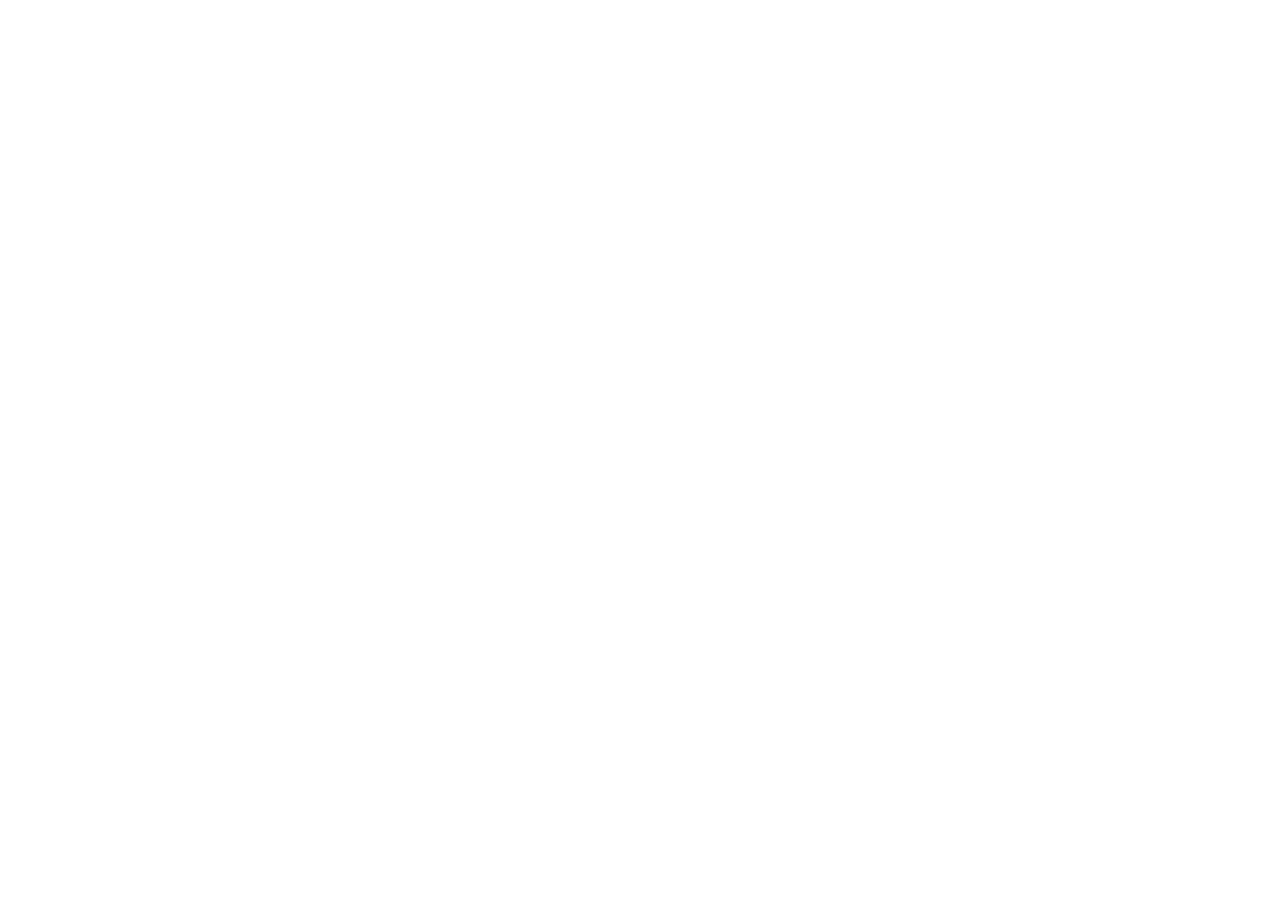
==== index.html @ ff6b5631 "init project" ====
<!DOCTYPE html>
<html lang="en">

<head>
    <meta charset="UTF-8">
    <meta http-equiv="X-UA-Compatible" content="IE=edge">
    <meta name="viewport" content="width=device-width, initial-scale=1.0">
    <title>Document</title>
</head>

<body>

</body>

</html>
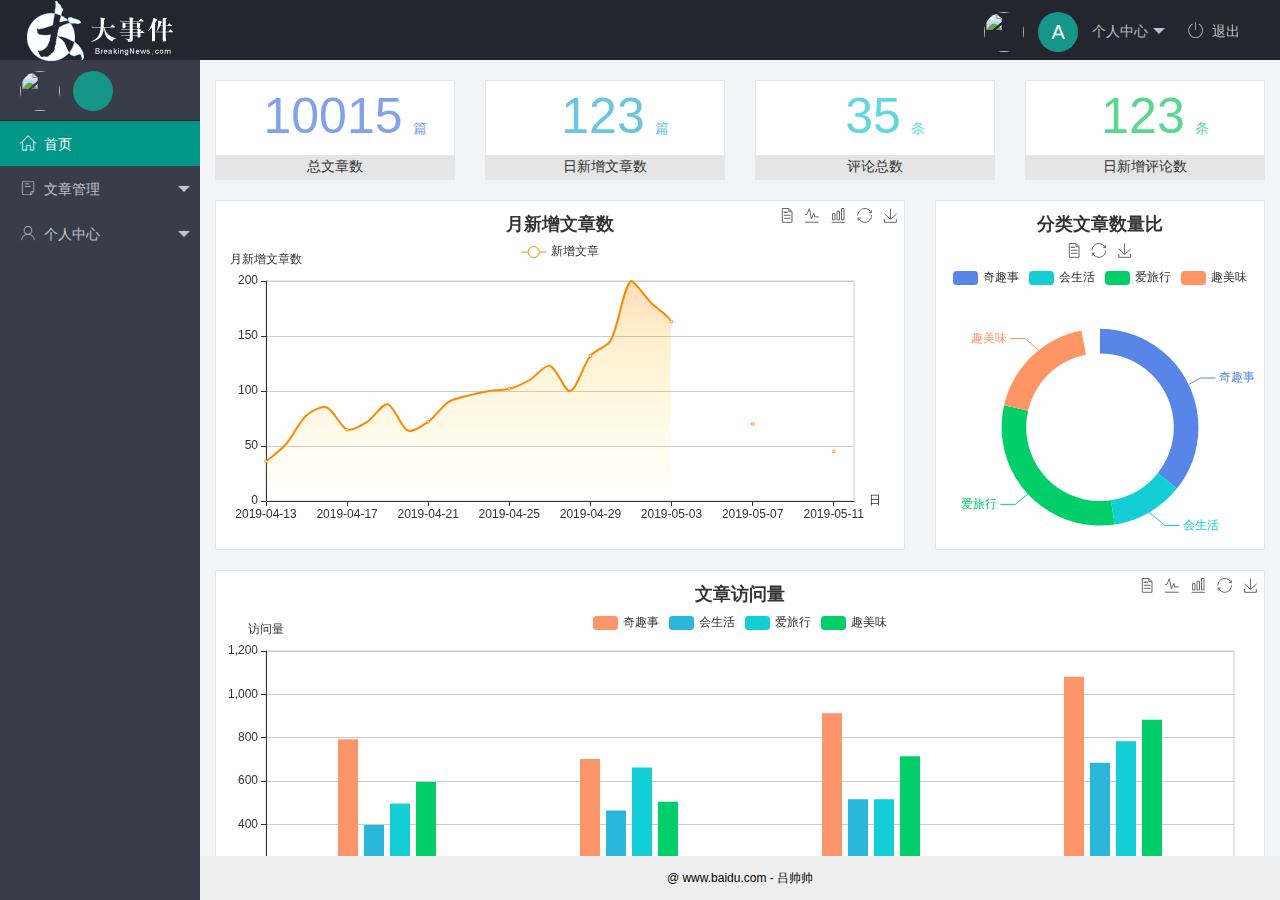
==== commit cb113912: "index分支开发" ====
--- a/index.html
+++ b/index.html
@@ -5,11 +5,86 @@
     <meta charset="UTF-8">
     <meta http-equiv="X-UA-Compatible" content="IE=edge">
     <meta name="viewport" content="width=device-width, initial-scale=1.0">
-    <title>Document</title>
+    <title>后台主页</title>
+    <link rel="stylesheet" href="./assets/lib/layui/css/layui.css">
+    <link rel="stylesheet" href="./assets/css/index.css">
+    <link rel="stylesheet" href=".//assets/fonts/iconfont.css">
 </head>
 
 <body>
+    <div class="layui-layout layui-layout-admin">
+        <div class="layui-header">
+            <div class="layui-logo layui-hide-xs">
+                <img src="./assets/images/logo.png" alt="">
+            </div>
+            <!-- 头部区域（可配合layui 已有的水平导航） -->
+            <ul class="layui-nav layui-layout-right">
+                <li class="layui-nav-item layui-hide layui-show-md-inline-block">
+                    <a href="javascript:;" class="userinfo">
+                        <img src="//tva1.sinaimg.cn/crop.0.0.118.118.180/5db11ff4gw1e77d3nqrv8j203b03cweg.jpg"
+                            class="layui-nav-img">
+                        <span class="text-avatar">A</span>
+                        个人中心
+                    </a>
+                    <dl class="layui-nav-child">
+                        <dd><a href="">基本资料</a></dd>
+                        <dd><a href="">更换头像</a></dd>
+                        <dd><a href="">重置密码</a></dd>
+                    </dl>
+                </li>
+                <li class="layui-nav-item" lay-header-event="menuRight" lay-unselect>
+                    <a href="javascript:;" id="btn-loginout"><span class="iconfont icon-tuichu"></span>退出</a>
+                </li>
+            </ul>
+        </div>
 
+        <div class="layui-side layui-bg-black">
+            <div class="layui-side-scroll">
+                <!-- 头像欢迎区域 -->
+                <div class="userinfo">
+                    <img src="//tva1.sinaimg.cn/crop.0.0.118.118.180/5db11ff4gw1e77d3nqrv8j203b03cweg.jpg"
+                        class="layui-nav-img">
+                    <span class="text-avatar"></span>
+                    <span class="welcome"></span>
+                </div>
+                <!-- 左侧导航区域（可配合layui已有的垂直导航） -->
+                <ul class="layui-nav layui-nav-tree" lay-filter="test" lay-shrink="all">
+                    <li class="layui-nav-item layui-this"><a href="./home/dashboard.html" target="fm"><span
+                                class="iconfont icon-home"></span>首页</a>
+                    </li>
+                    <li class="layui-nav-item">
+                        <a class="" href="javascript:;"><span class="iconfont icon-16"></span>文章管理</a>
+                        <dl class="layui-nav-child">
+                            <dd><a href="javascript:;"><i class="layui-icon layui-icon-read"></i>文章类别</a></dd>
+                            <dd><a href="javascript:;"><i class="layui-icon layui-icon-read"></i>文章列表</a></dd>
+                            <dd><a href="javascript:;"><i class="layui-icon layui-icon-read"></i>发布文章</a></dd>
+                        </dl>
+                    </li>
+                    <li class="layui-nav-item">
+                        <a href="javascript:;"><span class="iconfont icon-user"></span>个人中心</a>
+                        <dl class="layui-nav-child">
+                            <dd><a href="javascript:;"><i class="layui-icon layui-icon-friends"></i>基本资料</a></dd>
+                            <dd><a href="javascript:;"><i class="layui-icon layui-icon-friends"></i>更换头像</a></dd>
+                            <dd><a href="javascript:;"><i class="layui-icon layui-icon-friends"></i>重置密码</a></dd>
+                        </dl>
+                    </li>
+                </ul>
+            </div>
+        </div>
+
+        <div class="layui-body">
+            <!-- 内容主体区域 -->
+            <iframe name="fm" src="./home/dashboard.html" frameborder="0"></iframe>
+        </div>
+        <div class="layui-footer">
+            <!-- 底部固定区域 -->
+            @ www.baidu.com - 吕帅帅
+        </div>
+    </div>
+    <script src="./assets/lib/layui/layui.all.js"></script>
+    <script src="./assets/lib/jquery.js"></script>
+    <script src="./assets/js/baseAPI.js"></script>
+    <script src="./assets/js/index.js"></script>
 </body>
 
 </html>--- a/assets/lib/layui/css/layui.css
+++ b/assets/lib/layui/css/layui.css
@@ -0,0 +1,2 @@
+/** layui-v2.5.5 MIT License By https://www.layui.com */
+ .layui-inline,img{display:inline-block;vertical-align:middle}h1,h2,h3,h4,h5,h6{font-weight:400}.layui-edge,.layui-header,.layui-inline,.layui-main{position:relative}.layui-body,.layui-edge,.layui-elip{overflow:hidden}.layui-btn,.layui-edge,.layui-inline,img{vertical-align:middle}.layui-btn,.layui-disabled,.layui-icon,.layui-unselect{-moz-user-select:none;-webkit-user-select:none;-ms-user-select:none}.layui-elip,.layui-form-checkbox span,.layui-form-pane .layui-form-label{text-overflow:ellipsis;white-space:nowrap}.layui-breadcrumb,.layui-tree-btnGroup{visibility:hidden}blockquote,body,button,dd,div,dl,dt,form,h1,h2,h3,h4,h5,h6,input,li,ol,p,pre,td,textarea,th,ul{margin:0;padding:0;-webkit-tap-highlight-color:rgba(0,0,0,0)}a:active,a:hover{outline:0}img{border:none}li{list-style:none}table{border-collapse:collapse;border-spacing:0}h4,h5,h6{font-size:100%}button,input,optgroup,option,select,textarea{font-family:inherit;font-size:inherit;font-style:inherit;font-weight:inherit;outline:0}pre{white-space:pre-wrap;white-space:-moz-pre-wrap;white-space:-pre-wrap;white-space:-o-pre-wrap;word-wrap:break-word}body{line-height:24px;font:14px Helvetica Neue,Helvetica,PingFang SC,Tahoma,Arial,sans-serif}hr{height:1px;margin:10px 0;border:0;clear:both}a{color:#333;text-decoration:none}a:hover{color:#777}a cite{font-style:normal;*cursor:pointer}.layui-border-box,.layui-border-box *{box-sizing:border-box}.layui-box,.layui-box *{box-sizing:content-box}.layui-clear{clear:both;*zoom:1}.layui-clear:after{content:'\20';clear:both;*zoom:1;display:block;height:0}.layui-inline{*display:inline;*zoom:1}.layui-edge{display:inline-block;width:0;height:0;border-width:6px;border-style:dashed;border-color:transparent}.layui-edge-top{top:-4px;border-bottom-color:#999;border-bottom-style:solid}.layui-edge-right{border-left-color:#999;border-left-style:solid}.layui-edge-bottom{top:2px;border-top-color:#999;border-top-style:solid}.layui-edge-left{border-right-color:#999;border-right-style:solid}.layui-disabled,.layui-disabled:hover{color:#d2d2d2!important;cursor:not-allowed!important}.layui-circle{border-radius:100%}.layui-show{display:block!important}.layui-hide{display:none!important}@font-face{font-family:layui-icon;src:url(../font/iconfont.eot?v=250);src:url(../font/iconfont.eot?v=250#iefix) format('embedded-opentype'),url(../font/iconfont.woff2?v=250) format('woff2'),url(../font/iconfont.woff?v=250) format('woff'),url(../font/iconfont.ttf?v=250) format('truetype'),url(../font/iconfont.svg?v=250#layui-icon) format('svg')}.layui-icon{font-family:layui-icon!important;font-size:16px;font-style:normal;-webkit-font-smoothing:antialiased;-moz-osx-font-smoothing:grayscale}.layui-icon-reply-fill:before{content:"\e611"}.layui-icon-set-fill:before{content:"\e614"}.layui-icon-menu-fill:before{content:"\e60f"}.layui-icon-search:before{content:"\e615"}.layui-icon-share:before{content:"\e641"}.layui-icon-set-sm:before{content:"\e620"}.layui-icon-engine:before{content:"\e628"}.layui-icon-close:before{content:"\1006"}.layui-icon-close-fill:before{content:"\1007"}.layui-icon-chart-screen:before{content:"\e629"}.layui-icon-star:before{content:"\e600"}.layui-icon-circle-dot:before{content:"\e617"}.layui-icon-chat:before{content:"\e606"}.layui-icon-release:before{content:"\e609"}.layui-icon-list:before{content:"\e60a"}.layui-icon-chart:before{content:"\e62c"}.layui-icon-ok-circle:before{content:"\1005"}.layui-icon-layim-theme:before{content:"\e61b"}.layui-icon-table:before{content:"\e62d"}.layui-icon-right:before{content:"\e602"}.layui-icon-left:before{content:"\e603"}.layui-icon-cart-simple:before{content:"\e698"}.layui-icon-face-cry:before{content:"\e69c"}.layui-icon-face-smile:before{content:"\e6af"}.layui-icon-survey:before{content:"\e6b2"}.layui-icon-tree:before{content:"\e62e"}.layui-icon-upload-circle:before{content:"\e62f"}.layui-icon-add-circle:before{content:"\e61f"}.layui-icon-download-circle:before{content:"\e601"}.layui-icon-templeate-1:before{content:"\e630"}.layui-icon-util:before{content:"\e631"}.layui-icon-face-surprised:before{content:"\e664"}.layui-icon-edit:before{content:"\e642"}.layui-icon-speaker:before{content:"\e645"}.layui-icon-down:before{content:"\e61a"}.layui-icon-file:before{content:"\e621"}.layui-icon-layouts:before{content:"\e632"}.layui-icon-rate-half:before{content:"\e6c9"}.layui-icon-add-circle-fine:before{content:"\e608"}.layui-icon-prev-circle:before{content:"\e633"}.layui-icon-read:before{content:"\e705"}.layui-icon-404:before{content:"\e61c"}.layui-icon-carousel:before{content:"\e634"}.layui-icon-help:before{content:"\e607"}.layui-icon-code-circle:before{content:"\e635"}.layui-icon-water:before{content:"\e636"}.layui-icon-username:before{content:"\e66f"}.layui-icon-find-fill:before{content:"\e670"}.layui-icon-about:before{content:"\e60b"}.layui-icon-location:before{content:"\e715"}.layui-icon-up:before{content:"\e619"}.layui-icon-pause:before{content:"\e651"}.layui-icon-date:before{content:"\e637"}.layui-icon-layim-uploadfile:before{content:"\e61d"}.layui-icon-delete:before{content:"\e640"}.layui-icon-play:before{content:"\e652"}.layui-icon-top:before{content:"\e604"}.layui-icon-friends:before{content:"\e612"}.layui-icon-refresh-3:before{content:"\e9aa"}.layui-icon-ok:before{content:"\e605"}.layui-icon-layer:before{content:"\e638"}.layui-icon-face-smile-fine:before{content:"\e60c"}.layui-icon-dollar:before{content:"\e659"}.layui-icon-group:before{content:"\e613"}.layui-icon-layim-download:before{content:"\e61e"}.layui-icon-picture-fine:before{content:"\e60d"}.layui-icon-link:before{content:"\e64c"}.layui-icon-diamond:before{content:"\e735"}.layui-icon-log:before{content:"\e60e"}.layui-icon-rate-solid:before{content:"\e67a"}.layui-icon-fonts-del:before{content:"\e64f"}.layui-icon-unlink:before{content:"\e64d"}.layui-icon-fonts-clear:before{content:"\e639"}.layui-icon-triangle-r:before{content:"\e623"}.layui-icon-circle:before{content:"\e63f"}.layui-icon-radio:before{content:"\e643"}.layui-icon-align-center:before{content:"\e647"}.layui-icon-align-right:before{content:"\e648"}.layui-icon-align-left:before{content:"\e649"}.layui-icon-loading-1:before{content:"\e63e"}.layui-icon-return:before{content:"\e65c"}.layui-icon-fonts-strong:before{content:"\e62b"}.layui-icon-upload:before{content:"\e67c"}.layui-icon-dialogue:before{content:"\e63a"}.layui-icon-video:before{content:"\e6ed"}.layui-icon-headset:before{content:"\e6fc"}.layui-icon-cellphone-fine:before{content:"\e63b"}.layui-icon-add-1:before{content:"\e654"}.layui-icon-face-smile-b:before{content:"\e650"}.layui-icon-fonts-html:before{content:"\e64b"}.layui-icon-form:before{content:"\e63c"}.layui-icon-cart:before{content:"\e657"}.layui-icon-camera-fill:before{content:"\e65d"}.layui-icon-tabs:before{content:"\e62a"}.layui-icon-fonts-code:before{content:"\e64e"}.layui-icon-fire:before{content:"\e756"}.layui-icon-set:before{content:"\e716"}.layui-icon-fonts-u:before{content:"\e646"}.layui-icon-triangle-d:before{content:"\e625"}.layui-icon-tips:before{content:"\e702"}.layui-icon-picture:before{content:"\e64a"}.layui-icon-more-vertical:before{content:"\e671"}.layui-icon-flag:before{content:"\e66c"}.layui-icon-loading:before{content:"\e63d"}.layui-icon-fonts-i:before{content:"\e644"}.layui-icon-refresh-1:before{content:"\e666"}.layui-icon-rmb:before{content:"\e65e"}.layui-icon-home:before{content:"\e68e"}.layui-icon-user:before{content:"\e770"}.layui-icon-notice:before{content:"\e667"}.layui-icon-login-weibo:before{content:"\e675"}.layui-icon-voice:before{content:"\e688"}.layui-icon-upload-drag:before{content:"\e681"}.layui-icon-login-qq:before{content:"\e676"}.layui-icon-snowflake:before{content:"\e6b1"}.layui-icon-file-b:before{content:"\e655"}.layui-icon-template:before{content:"\e663"}.layui-icon-auz:before{content:"\e672"}.layui-icon-console:before{content:"\e665"}.layui-icon-app:before{content:"\e653"}.layui-icon-prev:before{content:"\e65a"}.layui-icon-website:before{content:"\e7ae"}.layui-icon-next:before{content:"\e65b"}.layui-icon-component:before{content:"\e857"}.layui-icon-more:before{content:"\e65f"}.layui-icon-login-wechat:before{content:"\e677"}.layui-icon-shrink-right:before{content:"\e668"}.layui-icon-spread-left:before{content:"\e66b"}.layui-icon-camera:before{content:"\e660"}.layui-icon-note:before{content:"\e66e"}.layui-icon-refresh:before{content:"\e669"}.layui-icon-female:before{content:"\e661"}.layui-icon-male:before{content:"\e662"}.layui-icon-password:before{content:"\e673"}.layui-icon-senior:before{content:"\e674"}.layui-icon-theme:before{content:"\e66a"}.layui-icon-tread:before{content:"\e6c5"}.layui-icon-praise:before{content:"\e6c6"}.layui-icon-star-fill:before{content:"\e658"}.layui-icon-rate:before{content:"\e67b"}.layui-icon-template-1:before{content:"\e656"}.layui-icon-vercode:before{content:"\e679"}.layui-icon-cellphone:before{content:"\e678"}.layui-icon-screen-full:before{content:"\e622"}.layui-icon-screen-restore:before{content:"\e758"}.layui-icon-cols:before{content:"\e610"}.layui-icon-export:before{content:"\e67d"}.layui-icon-print:before{content:"\e66d"}.layui-icon-slider:before{content:"\e714"}.layui-icon-addition:before{content:"\e624"}.layui-icon-subtraction:before{content:"\e67e"}.layui-icon-service:before{content:"\e626"}.layui-icon-transfer:before{content:"\e691"}.layui-main{width:1140px;margin:0 auto}.layui-header{z-index:1000;height:60px}.layui-header a:hover{transition:all .5s;-webkit-transition:all .5s}.layui-side{position:fixed;left:0;top:0;bottom:0;z-index:999;width:200px;overflow-x:hidden}.layui-side-scroll{position:relative;width:220px;height:100%;overflow-x:hidden}.layui-body{position:absolute;left:200px;right:0;top:0;bottom:0;z-index:998;width:auto;overflow-y:auto;box-sizing:border-box}.layui-layout-body{overflow:hidden}.layui-layout-admin .layui-header{background-color:#23262E}.layui-layout-admin .layui-side{top:60px;width:200px;overflow-x:hidden}.layui-layout-admin .layui-body{position:fixed;top:60px;bottom:44px}.layui-layout-admin .layui-main{width:auto;margin:0 15px}.layui-layout-admin .layui-footer{position:fixed;left:200px;right:0;bottom:0;height:44px;line-height:44px;padding:0 15px;background-color:#eee}.layui-layout-admin .layui-logo{position:absolute;left:0;top:0;width:200px;height:100%;line-height:60px;text-align:center;color:#009688;font-size:16px}.layui-layout-admin .layui-header .layui-nav{background:0 0}.layui-layout-left{position:absolute!important;left:200px;top:0}.layui-layout-right{position:absolute!important;right:0;top:0}.layui-container{position:relative;margin:0 auto;padding:0 15px;box-sizing:border-box}.layui-fluid{position:relative;margin:0 auto;padding:0 15px}.layui-row:after,.layui-row:before{content:'';display:block;clear:both}.layui-col-lg1,.layui-col-lg10,.layui-col-lg11,.layui-col-lg12,.layui-col-lg2,.layui-col-lg3,.layui-col-lg4,.layui-col-lg5,.layui-col-lg6,.layui-col-lg7,.layui-col-lg8,.layui-col-lg9,.layui-col-md1,.layui-col-md10,.layui-col-md11,.layui-col-md12,.layui-col-md2,.layui-col-md3,.layui-col-md4,.layui-col-md5,.layui-col-md6,.layui-col-md7,.layui-col-md8,.layui-col-md9,.layui-col-sm1,.layui-col-sm10,.layui-col-sm11,.layui-col-sm12,.layui-col-sm2,.layui-col-sm3,.layui-col-sm4,.layui-col-sm5,.layui-col-sm6,.layui-col-sm7,.layui-col-sm8,.layui-col-sm9,.layui-col-xs1,.layui-col-xs10,.layui-col-xs11,.layui-col-xs12,.layui-col-xs2,.layui-col-xs3,.layui-col-xs4,.layui-col-xs5,.layui-col-xs6,.layui-col-xs7,.layui-col-xs8,.layui-col-xs9{position:relative;display:block;box-sizing:border-box}.layui-col-xs1,.layui-col-xs10,.layui-col-xs11,.layui-col-xs12,.layui-col-xs2,.layui-col-xs3,.layui-col-xs4,.layui-col-xs5,.layui-col-xs6,.layui-col-xs7,.layui-col-xs8,.layui-col-xs9{float:left}.layui-col-xs1{width:8.33333333%}.layui-col-xs2{width:16.66666667%}.layui-col-xs3{width:25%}.layui-col-xs4{width:33.33333333%}.layui-col-xs5{width:41.66666667%}.layui-col-xs6{width:50%}.layui-col-xs7{width:58.33333333%}.layui-col-xs8{width:66.66666667%}.layui-col-xs9{width:75%}.layui-col-xs10{width:83.33333333%}.layui-col-xs11{width:91.66666667%}.layui-col-xs12{width:100%}.layui-col-xs-offset1{margin-left:8.33333333%}.layui-col-xs-offset2{margin-left:16.66666667%}.layui-col-xs-offset3{margin-left:25%}.layui-col-xs-offset4{margin-left:33.33333333%}.layui-col-xs-offset5{margin-left:41.66666667%}.layui-col-xs-offset6{margin-left:50%}.layui-col-xs-offset7{margin-left:58.33333333%}.layui-col-xs-offset8{margin-left:66.66666667%}.layui-col-xs-offset9{margin-left:75%}.layui-col-xs-offset10{margin-left:83.33333333%}.layui-col-xs-offset11{margin-left:91.66666667%}.layui-col-xs-offset12{margin-left:100%}@media screen and (max-width:768px){.layui-hide-xs{display:none!important}.layui-show-xs-block{display:block!important}.layui-show-xs-inline{display:inline!important}.layui-show-xs-inline-block{display:inline-block!important}}@media screen and (min-width:768px){.layui-container{width:750px}.layui-hide-sm{display:none!important}.layui-show-sm-block{display:block!important}.layui-show-sm-inline{display:inline!important}.layui-show-sm-inline-block{display:inline-block!important}.layui-col-sm1,.layui-col-sm10,.layui-col-sm11,.layui-col-sm12,.layui-col-sm2,.layui-col-sm3,.layui-col-sm4,.layui-col-sm5,.layui-col-sm6,.layui-col-sm7,.layui-col-sm8,.layui-col-sm9{float:left}.layui-col-sm1{width:8.33333333%}.layui-col-sm2{width:16.66666667%}.layui-col-sm3{width:25%}.layui-col-sm4{width:33.33333333%}.layui-col-sm5{width:41.66666667%}.layui-col-sm6{width:50%}.layui-col-sm7{width:58.33333333%}.layui-col-sm8{width:66.66666667%}.layui-col-sm9{width:75%}.layui-col-sm10{width:83.33333333%}.layui-col-sm11{width:91.66666667%}.layui-col-sm12{width:100%}.layui-col-sm-offset1{margin-left:8.33333333%}.layui-col-sm-offset2{margin-left:16.66666667%}.layui-col-sm-offset3{margin-left:25%}.layui-col-sm-offset4{margin-left:33.33333333%}.layui-col-sm-offset5{margin-left:41.66666667%}.layui-col-sm-offset6{margin-left:50%}.layui-col-sm-offset7{margin-left:58.33333333%}.layui-col-sm-offset8{margin-left:66.66666667%}.layui-col-sm-offset9{margin-left:75%}.layui-col-sm-offset10{margin-left:83.33333333%}.layui-col-sm-offset11{margin-left:91.66666667%}.layui-col-sm-offset12{margin-left:100%}}@media screen and (min-width:992px){.layui-container{width:970px}.layui-hide-md{display:none!important}.layui-show-md-block{display:block!important}.layui-show-md-inline{display:inline!important}.layui-show-md-inline-block{display:inline-block!important}.layui-col-md1,.layui-col-md10,.layui-col-md11,.layui-col-md12,.layui-col-md2,.layui-col-md3,.layui-col-md4,.layui-col-md5,.layui-col-md6,.layui-col-md7,.layui-col-md8,.layui-col-md9{float:left}.layui-col-md1{width:8.33333333%}.layui-col-md2{width:16.66666667%}.layui-col-md3{width:25%}.layui-col-md4{width:33.33333333%}.layui-col-md5{width:41.66666667%}.layui-col-md6{width:50%}.layui-col-md7{width:58.33333333%}.layui-col-md8{width:66.66666667%}.layui-col-md9{width:75%}.layui-col-md10{width:83.33333333%}.layui-col-md11{width:91.66666667%}.layui-col-md12{width:100%}.layui-col-md-offset1{margin-left:8.33333333%}.layui-col-md-offset2{margin-left:16.66666667%}.layui-col-md-offset3{margin-left:25%}.layui-col-md-offset4{margin-left:33.33333333%}.layui-col-md-offset5{margin-left:41.66666667%}.layui-col-md-offset6{margin-left:50%}.layui-col-md-offset7{margin-left:58.33333333%}.layui-col-md-offset8{margin-left:66.66666667%}.layui-col-md-offset9{margin-left:75%}.layui-col-md-offset10{margin-left:83.33333333%}.layui-col-md-offset11{margin-left:91.66666667%}.layui-col-md-offset12{margin-left:100%}}@media screen and (min-width:1200px){.layui-container{width:1170px}.layui-hide-lg{display:none!important}.layui-show-lg-block{display:block!important}.layui-show-lg-inline{display:inline!important}.layui-show-lg-inline-block{display:inline-block!important}.layui-col-lg1,.layui-col-lg10,.layui-col-lg11,.layui-col-lg12,.layui-col-lg2,.layui-col-lg3,.layui-col-lg4,.layui-col-lg5,.layui-col-lg6,.layui-col-lg7,.layui-col-lg8,.layui-col-lg9{float:left}.layui-col-lg1{width:8.33333333%}.layui-col-lg2{width:16.66666667%}.layui-col-lg3{width:25%}.layui-col-lg4{width:33.33333333%}.layui-col-lg5{width:41.66666667%}.layui-col-lg6{width:50%}.layui-col-lg7{width:58.33333333%}.layui-col-lg8{width:66.66666667%}.layui-col-lg9{width:75%}.layui-col-lg10{width:83.33333333%}.layui-col-lg11{width:91.66666667%}.layui-col-lg12{width:100%}.layui-col-lg-offset1{margin-left:8.33333333%}.layui-col-lg-offset2{margin-left:16.66666667%}.layui-col-lg-offset3{margin-left:25%}.layui-col-lg-offset4{margin-left:33.33333333%}.layui-col-lg-offset5{margin-left:41.66666667%}.layui-col-lg-offset6{margin-left:50%}.layui-col-lg-offset7{margin-left:58.33333333%}.layui-col-lg-offset8{margin-left:66.66666667%}.layui-col-lg-offset9{margin-left:75%}.layui-col-lg-offset10{margin-left:83.33333333%}.layui-col-lg-offset11{margin-left:91.66666667%}.layui-col-lg-offset12{margin-left:100%}}.layui-col-space1{margin:-.5px}.layui-col-space1>*{padding:.5px}.layui-col-space3{margin:-1.5px}.layui-col-space3>*{padding:1.5px}.layui-col-space5{margin:-2.5px}.layui-col-space5>*{padding:2.5px}.layui-col-space8{margin:-3.5px}.layui-col-space8>*{padding:3.5px}.layui-col-space10{margin:-5px}.layui-col-space10>*{padding:5px}.layui-col-space12{margin:-6px}.layui-col-space12>*{padding:6px}.layui-col-space15{margin:-7.5px}.layui-col-space15>*{padding:7.5px}.layui-col-space18{margin:-9px}.layui-col-space18>*{padding:9px}.layui-col-space20{margin:-10px}.layui-col-space20>*{padding:10px}.layui-col-space22{margin:-11px}.layui-col-space22>*{padding:11px}.layui-col-space25{margin:-12.5px}.layui-col-space25>*{padding:12.5px}.layui-col-space30{margin:-15px}.layui-col-space30>*{padding:15px}.layui-btn,.layui-input,.layui-select,.layui-textarea,.layui-upload-button{outline:0;-webkit-appearance:none;transition:all .3s;-webkit-transition:all .3s;box-sizing:border-box}.layui-elem-quote{margin-bottom:10px;padding:15px;line-height:22px;border-left:5px solid #009688;border-radius:0 2px 2px 0;background-color:#f2f2f2}.layui-quote-nm{border-style:solid;border-width:1px 1px 1px 5px;background:0 0}.layui-elem-field{margin-bottom:10px;padding:0;border-width:1px;border-style:solid}.layui-elem-field legend{margin-left:20px;padding:0 10px;font-size:20px;font-weight:300}.layui-field-title{margin:10px 0 20px;border-width:1px 0 0}.layui-field-box{padding:10px 15px}.layui-field-title .layui-field-box{padding:10px 0}.layui-progress{position:relative;height:6px;border-radius:20px;background-color:#e2e2e2}.layui-progress-bar{position:absolute;left:0;top:0;width:0;max-width:100%;height:6px;border-radius:20px;text-align:right;background-color:#5FB878;transition:all .3s;-webkit-transition:all .3s}.layui-progress-big,.layui-progress-big .layui-progress-bar{height:18px;line-height:18px}.layui-progress-text{position:relative;top:-20px;line-height:18px;font-size:12px;color:#666}.layui-progress-big .layui-progress-text{position:static;padding:0 10px;color:#fff}.layui-collapse{border-width:1px;border-style:solid;border-radius:2px}.layui-colla-content,.layui-colla-item{border-top-width:1px;border-top-style:solid}.layui-colla-item:first-child{border-top:none}.layui-colla-title{position:relative;height:42px;line-height:42px;padding:0 15px 0 35px;color:#333;background-color:#f2f2f2;cursor:pointer;font-size:14px;overflow:hidden}.layui-colla-content{display:none;padding:10px 15px;line-height:22px;color:#666}.layui-colla-icon{position:absolute;left:15px;top:0;font-size:14px}.layui-card{margin-bottom:15px;border-radius:2px;background-color:#fff;box-shadow:0 1px 2px 0 rgba(0,0,0,.05)}.layui-card:last-child{margin-bottom:0}.layui-card-header{position:relative;height:42px;line-height:42px;padding:0 15px;border-bottom:1px solid #f6f6f6;color:#333;border-radius:2px 2px 0 0;font-size:14px}.layui-bg-black,.layui-bg-blue,.layui-bg-cyan,.layui-bg-green,.layui-bg-orange,.layui-bg-red{color:#fff!important}.layui-card-body{position:relative;padding:10px 15px;line-height:24px}.layui-card-body[pad15]{padding:15px}.layui-card-body[pad20]{padding:20px}.layui-card-body .layui-table{margin:5px 0}.layui-card .layui-tab{margin:0}.layui-panel-window{position:relative;padding:15px;border-radius:0;border-top:5px solid #E6E6E6;background-color:#fff}.layui-auxiliar-moving{position:fixed;left:0;right:0;top:0;bottom:0;width:100%;height:100%;background:0 0;z-index:9999999999}.layui-form-label,.layui-form-mid,.layui-form-select,.layui-input-block,.layui-input-inline,.layui-textarea{position:relative}.layui-bg-red{background-color:#FF5722!important}.layui-bg-orange{background-color:#FFB800!important}.layui-bg-green{background-color:#009688!important}.layui-bg-cyan{background-color:#2F4056!important}.layui-bg-blue{background-color:#1E9FFF!important}.layui-bg-black{background-color:#393D49!important}.layui-bg-gray{background-color:#eee!important;color:#666!important}.layui-badge-rim,.layui-colla-content,.layui-colla-item,.layui-collapse,.layui-elem-field,.layui-form-pane .layui-form-item[pane],.layui-form-pane .layui-form-label,.layui-input,.layui-layedit,.layui-layedit-tool,.layui-quote-nm,.layui-select,.layui-tab-bar,.layui-tab-card,.layui-tab-title,.layui-tab-title .layui-this:after,.layui-textarea{border-color:#e6e6e6}.layui-timeline-item:before,hr{background-color:#e6e6e6}.layui-text{line-height:22px;font-size:14px;color:#666}.layui-text h1,.layui-text h2,.layui-text h3{font-weight:500;color:#333}.layui-text h1{font-size:30px}.layui-text h2{font-size:24px}.layui-text h3{font-size:18px}.layui-text a:not(.layui-btn){color:#01AAED}.layui-text a:not(.layui-btn):hover{text-decoration:underline}.layui-text ul{padding:5px 0 5px 15px}.layui-text ul li{margin-top:5px;list-style-type:disc}.layui-text em,.layui-word-aux{color:#999!important;padding:0 5px!important}.layui-btn{display:inline-block;height:38px;line-height:38px;padding:0 18px;background-color:#009688;color:#fff;white-space:nowrap;text-align:center;font-size:14px;border:none;border-radius:2px;cursor:pointer}.layui-btn:hover{opacity:.8;filter:alpha(opacity=80);color:#fff}.layui-btn:active{opacity:1;filter:alpha(opacity=100)}.layui-btn+.layui-btn{margin-left:10px}.layui-btn-container{font-size:0}.layui-btn-container .layui-btn{margin-right:10px;margin-bottom:10px}.layui-btn-container .layui-btn+.layui-btn{margin-left:0}.layui-table .layui-btn-container .layui-btn{margin-bottom:9px}.layui-btn-radius{border-radius:100px}.layui-btn .layui-icon{margin-right:3px;font-size:18px;vertical-align:bottom;vertical-align:middle\9}.layui-btn-primary{border:1px solid #C9C9C9;background-color:#fff;color:#555}.layui-btn-primary:hover{border-color:#009688;color:#333}.layui-btn-normal{background-color:#1E9FFF}.layui-btn-warm{background-color:#FFB800}.layui-btn-danger{background-color:#FF5722}.layui-btn-checked{background-color:#5FB878}.layui-btn-disabled,.layui-btn-disabled:active,.layui-btn-disabled:hover{border:1px solid #e6e6e6;background-color:#FBFBFB;color:#C9C9C9;cursor:not-allowed;opacity:1}.layui-btn-lg{height:44px;line-height:44px;padding:0 25px;font-size:16px}.layui-btn-sm{height:30px;line-height:30px;padding:0 10px;font-size:12px}.layui-btn-sm i{font-size:16px!important}.layui-btn-xs{height:22px;line-height:22px;padding:0 5px;font-size:12px}.layui-btn-xs i{font-size:14px!important}.layui-btn-group{display:inline-block;vertical-align:middle;font-size:0}.layui-btn-group .layui-btn{margin-left:0!important;margin-right:0!important;border-left:1px solid rgba(255,255,255,.5);border-radius:0}.layui-btn-group .layui-btn-primary{border-left:none}.layui-btn-group .layui-btn-primary:hover{border-color:#C9C9C9;color:#009688}.layui-btn-group .layui-btn:first-child{border-left:none;border-radius:2px 0 0 2px}.layui-btn-group .layui-btn-primary:first-child{border-left:1px solid #c9c9c9}.layui-btn-group .layui-btn:last-child{border-radius:0 2px 2px 0}.layui-btn-group .layui-btn+.layui-btn{margin-left:0}.layui-btn-group+.layui-btn-group{margin-left:10px}.layui-btn-fluid{width:100%}.layui-input,.layui-select,.layui-textarea{height:38px;line-height:1.3;line-height:38px\9;border-width:1px;border-style:solid;background-color:#fff;border-radius:2px}.layui-input::-webkit-input-placeholder,.layui-select::-webkit-input-placeholder,.layui-textarea::-webkit-input-placeholder{line-height:1.3}.layui-input,.layui-textarea{display:block;width:100%;padding-left:10px}.layui-input:hover,.layui-textarea:hover{border-color:#D2D2D2!important}.layui-input:focus,.layui-textarea:focus{border-color:#C9C9C9!important}.layui-textarea{min-height:100px;height:auto;line-height:20px;padding:6px 10px;resize:vertical}.layui-select{padding:0 10px}.layui-form input[type=checkbox],.layui-form input[type=radio],.layui-form select{display:none}.layui-form [lay-ignore]{display:initial}.layui-form-item{margin-bottom:15px;clear:both;*zoom:1}.layui-form-item:after{content:'\20';clear:both;*zoom:1;display:block;height:0}.layui-form-label{float:left;display:block;padding:9px 15px;width:80px;font-weight:400;line-height:20px;text-align:right}.layui-form-label-col{display:block;float:none;padding:9px 0;line-height:20px;text-align:left}.layui-form-item .layui-inline{margin-bottom:5px;margin-right:10px}.layui-input-block{margin-left:110px;min-height:36px}.layui-input-inline{display:inline-block;vertical-align:middle}.layui-form-item .layui-input-inline{float:left;width:190px;margin-right:10px}.layui-form-text .layui-input-inline{width:auto}.layui-form-mid{float:left;display:block;padding:9px 0!important;line-height:20px;margin-right:10px}.layui-form-danger+.layui-form-select .layui-input,.layui-form-danger:focus{border-color:#FF5722!important}.layui-form-select .layui-input{padding-right:30px;cursor:pointer}.layui-form-select .layui-edge{position:absolute;right:10px;top:50%;margin-top:-3px;cursor:pointer;border-width:6px;border-top-color:#c2c2c2;border-top-style:solid;transition:all .3s;-webkit-transition:all .3s}.layui-form-select dl{display:none;position:absolute;left:0;top:42px;padding:5px 0;z-index:899;min-width:100%;border:1px solid #d2d2d2;max-height:300px;overflow-y:auto;background-color:#fff;border-radius:2px;box-shadow:0 2px 4px rgba(0,0,0,.12);box-sizing:border-box}.layui-form-select dl dd,.layui-form-select dl dt{padding:0 10px;line-height:36px;white-space:nowrap;overflow:hidden;text-overflow:ellipsis}.layui-form-select dl dt{font-size:12px;color:#999}.layui-form-select dl dd{cursor:pointer}.layui-form-select dl dd:hover{background-color:#f2f2f2;-webkit-transition:.5s all;transition:.5s all}.layui-form-select .layui-select-group dd{padding-left:20px}.layui-form-select dl dd.layui-select-tips{padding-left:10px!important;color:#999}.layui-form-select dl dd.layui-this{background-color:#5FB878;color:#fff}.layui-form-checkbox,.layui-form-select dl dd.layui-disabled{background-color:#fff}.layui-form-selected dl{display:block}.layui-form-checkbox,.layui-form-checkbox *,.layui-form-switch{display:inline-block;vertical-align:middle}.layui-form-selected .layui-edge{margin-top:-9px;-webkit-transform:rotate(180deg);transform:rotate(180deg);margin-top:-3px\9}:root .layui-form-selected .layui-edge{margin-top:-9px\0/IE9}.layui-form-selectup dl{top:auto;bottom:42px}.layui-select-none{margin:5px 0;text-align:center;color:#999}.layui-select-disabled .layui-disabled{border-color:#eee!important}.layui-select-disabled .layui-edge{border-top-color:#d2d2d2}.layui-form-checkbox{position:relative;height:30px;line-height:30px;margin-right:10px;padding-right:30px;cursor:pointer;font-size:0;-webkit-transition:.1s linear;transition:.1s linear;box-sizing:border-box}.layui-form-checkbox span{padding:0 10px;height:100%;font-size:14px;border-radius:2px 0 0 2px;background-color:#d2d2d2;color:#fff;overflow:hidden}.layui-form-checkbox:hover span{background-color:#c2c2c2}.layui-form-checkbox i{position:absolute;right:0;top:0;width:30px;height:28px;border:1px solid #d2d2d2;border-left:none;border-radius:0 2px 2px 0;color:#fff;font-size:20px;text-align:center}.layui-form-checkbox:hover i{border-color:#c2c2c2;color:#c2c2c2}.layui-form-checked,.layui-form-checked:hover{border-color:#5FB878}.layui-form-checked span,.layui-form-checked:hover span{background-color:#5FB878}.layui-form-checked i,.layui-form-checked:hover i{color:#5FB878}.layui-form-item .layui-form-checkbox{margin-top:4px}.layui-form-checkbox[lay-skin=primary]{height:auto!important;line-height:normal!important;min-width:18px;min-height:18px;border:none!important;margin-right:0;padding-left:28px;padding-right:0;background:0 0}.layui-form-checkbox[lay-skin=primary] span{padding-left:0;padding-right:15px;line-height:18px;background:0 0;color:#666}.layui-form-checkbox[lay-skin=primary] i{right:auto;left:0;width:16px;height:16px;line-height:16px;border:1px solid #d2d2d2;font-size:12px;border-radius:2px;background-color:#fff;-webkit-transition:.1s linear;transition:.1s linear}.layui-form-checkbox[lay-skin=primary]:hover i{border-color:#5FB878;color:#fff}.layui-form-checked[lay-skin=primary] i{border-color:#5FB878!important;background-color:#5FB878;color:#fff}.layui-checkbox-disbaled[lay-skin=primary] span{background:0 0!important;color:#c2c2c2}.layui-checkbox-disbaled[lay-skin=primary]:hover i{border-color:#d2d2d2}.layui-form-item .layui-form-checkbox[lay-skin=primary]{margin-top:10px}.layui-form-switch{position:relative;height:22px;line-height:22px;min-width:35px;padding:0 5px;margin-top:8px;border:1px solid #d2d2d2;border-radius:20px;cursor:pointer;background-color:#fff;-webkit-transition:.1s linear;transition:.1s linear}.layui-form-switch i{position:absolute;left:5px;top:3px;width:16px;height:16px;border-radius:20px;background-color:#d2d2d2;-webkit-transition:.1s linear;transition:.1s linear}.layui-form-switch em{position:relative;top:0;width:25px;margin-left:21px;padding:0!important;text-align:center!important;color:#999!important;font-style:normal!important;font-size:12px}.layui-form-onswitch{border-color:#5FB878;background-color:#5FB878}.layui-checkbox-disbaled,.layui-checkbox-disbaled i{border-color:#e2e2e2!important}.layui-form-onswitch i{left:100%;margin-left:-21px;background-color:#fff}.layui-form-onswitch em{margin-left:5px;margin-right:21px;color:#fff!important}.layui-checkbox-disbaled span{background-color:#e2e2e2!important}.layui-checkbox-disbaled:hover i{color:#fff!important}[lay-radio]{display:none}.layui-form-radio,.layui-form-radio *{display:inline-block;vertical-align:middle}.layui-form-radio{line-height:28px;margin:6px 10px 0 0;padding-right:10px;cursor:pointer;font-size:0}.layui-form-radio *{font-size:14px}.layui-form-radio>i{margin-right:8px;font-size:22px;color:#c2c2c2}.layui-form-radio>i:hover,.layui-form-radioed>i{color:#5FB878}.layui-radio-disbaled>i{color:#e2e2e2!important}.layui-form-pane .layui-form-label{width:110px;padding:8px 15px;height:38px;line-height:20px;border-width:1px;border-style:solid;border-radius:2px 0 0 2px;text-align:center;background-color:#FBFBFB;overflow:hidden;box-sizing:border-box}.layui-form-pane .layui-input-inline{margin-left:-1px}.layui-form-pane .layui-input-block{margin-left:110px;left:-1px}.layui-form-pane .layui-input{border-radius:0 2px 2px 0}.layui-form-pane .layui-form-text .layui-form-label{float:none;width:100%;border-radius:2px;box-sizing:border-box;text-align:left}.layui-form-pane .layui-form-text .layui-input-inline{display:block;margin:0;top:-1px;clear:both}.layui-form-pane .layui-form-text .layui-input-block{margin:0;left:0;top:-1px}.layui-form-pane .layui-form-text .layui-textarea{min-height:100px;border-radius:0 0 2px 2px}.layui-form-pane .layui-form-checkbox{margin:4px 0 4px 10px}.layui-form-pane .layui-form-radio,.layui-form-pane .layui-form-switch{margin-top:6px;margin-left:10px}.layui-form-pane .layui-form-item[pane]{position:relative;border-width:1px;border-style:solid}.layui-form-pane .layui-form-item[pane] .layui-form-label{position:absolute;left:0;top:0;height:100%;border-width:0 1px 0 0}.layui-form-pane .layui-form-item[pane] .layui-input-inline{margin-left:110px}@media screen and (max-width:450px){.layui-form-item .layui-form-label{text-overflow:ellipsis;overflow:hidden;white-space:nowrap}.layui-form-item .layui-inline{display:block;margin-right:0;margin-bottom:20px;clear:both}.layui-form-item .layui-inline:after{content:'\20';clear:both;display:block;height:0}.layui-form-item .layui-input-inline{display:block;float:none;left:-3px;width:auto;margin:0 0 10px 112px}.layui-form-item .layui-input-inline+.layui-form-mid{margin-left:110px;top:-5px;padding:0}.layui-form-item .layui-form-checkbox{margin-right:5px;margin-bottom:5px}}.layui-layedit{border-width:1px;border-style:solid;border-radius:2px}.layui-layedit-tool{padding:3px 5px;border-bottom-width:1px;border-bottom-style:solid;font-size:0}.layedit-tool-fixed{position:fixed;top:0;border-top:1px solid #e2e2e2}.layui-layedit-tool .layedit-tool-mid,.layui-layedit-tool .layui-icon{display:inline-block;vertical-align:middle;text-align:center;font-size:14px}.layui-layedit-tool .layui-icon{position:relative;width:32px;height:30px;line-height:30px;margin:3px 5px;color:#777;cursor:pointer;border-radius:2px}.layui-layedit-tool .layui-icon:hover{color:#393D49}.layui-layedit-tool .layui-icon:active{color:#000}.layui-layedit-tool .layedit-tool-active{background-color:#e2e2e2;color:#000}.layui-layedit-tool .layui-disabled,.layui-layedit-tool .layui-disabled:hover{color:#d2d2d2;cursor:not-allowed}.layui-layedit-tool .layedit-tool-mid{width:1px;height:18px;margin:0 10px;background-color:#d2d2d2}.layedit-tool-html{width:50px!important;font-size:30px!important}.layedit-tool-b,.layedit-tool-code,.layedit-tool-help{font-size:16px!important}.layedit-tool-d,.layedit-tool-face,.layedit-tool-image,.layedit-tool-unlink{font-size:18px!important}.layedit-tool-image input{position:absolute;font-size:0;left:0;top:0;width:100%;height:100%;opacity:.01;filter:Alpha(opacity=1);cursor:pointer}.layui-layedit-iframe iframe{display:block;width:100%}#LAY_layedit_code{overflow:hidden}.layui-laypage{display:inline-block;*display:inline;*zoom:1;vertical-align:middle;margin:10px 0;font-size:0}.layui-laypage>a:first-child,.layui-laypage>a:first-child em{border-radius:2px 0 0 2px}.layui-laypage>a:last-child,.layui-laypage>a:last-child em{border-radius:0 2px 2px 0}.layui-laypage>:first-child{margin-left:0!important}.layui-laypage>:last-child{margin-right:0!important}.layui-laypage a,.layui-laypage button,.layui-laypage input,.layui-laypage select,.layui-laypage span{border:1px solid #e2e2e2}.layui-laypage a,.layui-laypage span{display:inline-block;*display:inline;*zoom:1;vertical-align:middle;padding:0 15px;height:28px;line-height:28px;margin:0 -1px 5px 0;background-color:#fff;color:#333;font-size:12px}.layui-flow-more a *,.layui-laypage input,.layui-table-view select[lay-ignore]{display:inline-block}.layui-laypage a:hover{color:#009688}.layui-laypage em{font-style:normal}.layui-laypage .layui-laypage-spr{color:#999;font-weight:700}.layui-laypage a{text-decoration:none}.layui-laypage .layui-laypage-curr{position:relative}.layui-laypage .layui-laypage-curr em{position:relative;color:#fff}.layui-laypage .layui-laypage-curr .layui-laypage-em{position:absolute;left:-1px;top:-1px;padding:1px;width:100%;height:100%;background-color:#009688}.layui-laypage-em{border-radius:2px}.layui-laypage-next em,.layui-laypage-prev em{font-family:Sim sun;font-size:16px}.layui-laypage .layui-laypage-count,.layui-laypage .layui-laypage-limits,.layui-laypage .layui-laypage-refresh,.layui-laypage .layui-laypage-skip{margin-left:10px;margin-right:10px;padding:0;border:none}.layui-laypage .layui-laypage-limits,.layui-laypage .layui-laypage-refresh{vertical-align:top}.layui-laypage .layui-laypage-refresh i{font-size:18px;cursor:pointer}.layui-laypage select{height:22px;padding:3px;border-radius:2px;cursor:pointer}.layui-laypage .layui-laypage-skip{height:30px;line-height:30px;color:#999}.layui-laypage button,.layui-laypage input{height:30px;line-height:30px;border-radius:2px;vertical-align:top;background-color:#fff;box-sizing:border-box}.layui-laypage input{width:40px;margin:0 10px;padding:0 3px;text-align:center}.layui-laypage input:focus,.layui-laypage select:focus{border-color:#009688!important}.layui-laypage button{margin-left:10px;padding:0 10px;cursor:pointer}.layui-table,.layui-table-view{margin:10px 0}.layui-flow-more{margin:10px 0;text-align:center;color:#999;font-size:14px}.layui-flow-more a{height:32px;line-height:32px}.layui-flow-more a *{vertical-align:top}.layui-flow-more a cite{padding:0 20px;border-radius:3px;background-color:#eee;color:#333;font-style:normal}.layui-flow-more a cite:hover{opacity:.8}.layui-flow-more a i{font-size:30px;color:#737383}.layui-table{width:100%;background-color:#fff;color:#666}.layui-table tr{transition:all .3s;-webkit-transition:all .3s}.layui-table th{text-align:left;font-weight:400}.layui-table tbody tr:hover,.layui-table thead tr,.layui-table-click,.layui-table-header,.layui-table-hover,.layui-table-mend,.layui-table-patch,.layui-table-tool,.layui-table-total,.layui-table-total tr,.layui-table[lay-even] tr:nth-child(even){background-color:#f2f2f2}.layui-table td,.layui-table th,.layui-table-col-set,.layui-table-fixed-r,.layui-table-grid-down,.layui-table-header,.layui-table-page,.layui-table-tips-main,.layui-table-tool,.layui-table-total,.layui-table-view,.layui-table[lay-skin=line],.layui-table[lay-skin=row]{border-width:1px;border-style:solid;border-color:#e6e6e6}.layui-table td,.layui-table th{position:relative;padding:9px 15px;min-height:20px;line-height:20px;font-size:14px}.layui-table[lay-skin=line] td,.layui-table[lay-skin=line] th{border-width:0 0 1px}.layui-table[lay-skin=row] td,.layui-table[lay-skin=row] th{border-width:0 1px 0 0}.layui-table[lay-skin=nob] td,.layui-table[lay-skin=nob] th{border:none}.layui-table img{max-width:100px}.layui-table[lay-size=lg] td,.layui-table[lay-size=lg] th{padding:15px 30px}.layui-table-view .layui-table[lay-size=lg] .layui-table-cell{height:40px;line-height:40px}.layui-table[lay-size=sm] td,.layui-table[lay-size=sm] th{font-size:12px;padding:5px 10px}.layui-table-view .layui-table[lay-size=sm] .layui-table-cell{height:20px;line-height:20px}.layui-table[lay-data]{display:none}.layui-table-box{position:relative;overflow:hidden}.layui-table-view .layui-table{position:relative;width:auto;margin:0}.layui-table-view .layui-table[lay-skin=line]{border-width:0 1px 0 0}.layui-table-view .layui-table[lay-skin=row]{border-width:0 0 1px}.layui-table-view .layui-table td,.layui-table-view .layui-table th{padding:5px 0;border-top:none;border-left:none}.layui-table-view .layui-table th.layui-unselect .layui-table-cell span{cursor:pointer}.layui-table-view .layui-table td{cursor:default}.layui-table-view .layui-table td[data-edit=text]{cursor:text}.layui-table-view .layui-form-checkbox[lay-skin=primary] i{width:18px;height:18px}.layui-table-view .layui-form-radio{line-height:0;padding:0}.layui-table-view .layui-form-radio>i{margin:0;font-size:20px}.layui-table-init{position:absolute;left:0;top:0;width:100%;height:100%;text-align:center;z-index:110}.layui-table-init .layui-icon{position:absolute;left:50%;top:50%;margin:-15px 0 0 -15px;font-size:30px;color:#c2c2c2}.layui-table-header{border-width:0 0 1px;overflow:hidden}.layui-table-header .layui-table{margin-bottom:-1px}.layui-table-tool .layui-inline[lay-event]{position:relative;width:26px;height:26px;padding:5px;line-height:16px;margin-right:10px;text-align:center;color:#333;border:1px solid #ccc;cursor:pointer;-webkit-transition:.5s all;transition:.5s all}.layui-table-tool .layui-inline[lay-event]:hover{border:1px solid #999}.layui-table-tool-temp{padding-right:120px}.layui-table-tool-self{position:absolute;right:17px;top:10px}.layui-table-tool .layui-table-tool-self .layui-inline[lay-event]{margin:0 0 0 10px}.layui-table-tool-panel{position:absolute;top:29px;left:-1px;padding:5px 0;min-width:150px;min-height:40px;border:1px solid #d2d2d2;text-align:left;overflow-y:auto;background-color:#fff;box-shadow:0 2px 4px rgba(0,0,0,.12)}.layui-table-cell,.layui-table-tool-panel li{overflow:hidden;text-overflow:ellipsis;white-space:nowrap}.layui-table-tool-panel li{padding:0 10px;line-height:30px;-webkit-transition:.5s all;transition:.5s all}.layui-table-tool-panel li .layui-form-checkbox[lay-skin=primary]{width:100%;padding-left:28px}.layui-table-tool-panel li:hover{background-color:#f2f2f2}.layui-table-tool-panel li .layui-form-checkbox[lay-skin=primary] i{position:absolute;left:0;top:0}.layui-table-tool-panel li .layui-form-checkbox[lay-skin=primary] span{padding:0}.layui-table-tool .layui-table-tool-self .layui-table-tool-panel{left:auto;right:-1px}.layui-table-col-set{position:absolute;right:0;top:0;width:20px;height:100%;border-width:0 0 0 1px;background-color:#fff}.layui-table-sort{width:10px;height:20px;margin-left:5px;cursor:pointer!important}.layui-table-sort .layui-edge{position:absolute;left:5px;border-width:5px}.layui-table-sort .layui-table-sort-asc{top:3px;border-top:none;border-bottom-style:solid;border-bottom-color:#b2b2b2}.layui-table-sort .layui-table-sort-asc:hover{border-bottom-color:#666}.layui-table-sort .layui-table-sort-desc{bottom:5px;border-bottom:none;border-top-style:solid;border-top-color:#b2b2b2}.layui-table-sort .layui-table-sort-desc:hover{border-top-color:#666}.layui-table-sort[lay-sort=asc] .layui-table-sort-asc{border-bottom-color:#000}.layui-table-sort[lay-sort=desc] .layui-table-sort-desc{border-top-color:#000}.layui-table-cell{height:28px;line-height:28px;padding:0 15px;position:relative;box-sizing:border-box}.layui-table-cell .layui-form-checkbox[lay-skin=primary]{top:-1px;padding:0}.layui-table-cell .layui-table-link{color:#01AAED}.laytable-cell-checkbox,.laytable-cell-numbers,.laytable-cell-radio,.laytable-cell-space{padding:0;text-align:center}.layui-table-body{position:relative;overflow:auto;margin-right:-1px;margin-bottom:-1px}.layui-table-body .layui-none{line-height:26px;padding:15px;text-align:center;color:#999}.layui-table-fixed{position:absolute;left:0;top:0;z-index:101}.layui-table-fixed .layui-table-body{overflow:hidden}.layui-table-fixed-l{box-shadow:0 -1px 8px rgba(0,0,0,.08)}.layui-table-fixed-r{left:auto;right:-1px;border-width:0 0 0 1px;box-shadow:-1px 0 8px rgba(0,0,0,.08)}.layui-table-fixed-r .layui-table-header{position:relative;overflow:visible}.layui-table-mend{position:absolute;right:-49px;top:0;height:100%;width:50px}.layui-table-tool{position:relative;z-index:890;width:100%;min-height:50px;line-height:30px;padding:10px 15px;border-width:0 0 1px}.layui-table-tool .layui-btn-container{margin-bottom:-10px}.layui-table-page,.layui-table-total{border-width:1px 0 0;margin-bottom:-1px;overflow:hidden}.layui-table-page{position:relative;width:100%;padding:7px 7px 0;height:41px;font-size:12px;white-space:nowrap}.layui-table-page>div{height:26px}.layui-table-page .layui-laypage{margin:0}.layui-table-page .layui-laypage a,.layui-table-page .layui-laypage span{height:26px;line-height:26px;margin-bottom:10px;border:none;background:0 0}.layui-table-page .layui-laypage a,.layui-table-page .layui-laypage span.layui-laypage-curr{padding:0 12px}.layui-table-page .layui-laypage span{margin-left:0;padding:0}.layui-table-page .layui-laypage .layui-laypage-prev{margin-left:-7px!important}.layui-table-page .layui-laypage .layui-laypage-curr .layui-laypage-em{left:0;top:0;padding:0}.layui-table-page .layui-laypage button,.layui-table-page .layui-laypage input{height:26px;line-height:26px}.layui-table-page .layui-laypage input{width:40px}.layui-table-page .layui-laypage button{padding:0 10px}.layui-table-page select{height:18px}.layui-table-patch .layui-table-cell{padding:0;width:30px}.layui-table-edit{position:absolute;left:0;top:0;width:100%;height:100%;padding:0 14px 1px;border-radius:0;box-shadow:1px 1px 20px rgba(0,0,0,.15)}.layui-table-edit:focus{border-color:#5FB878!important}select.layui-table-edit{padding:0 0 0 10px;border-color:#C9C9C9}.layui-table-view .layui-form-checkbox,.layui-table-view .layui-form-radio,.layui-table-view .layui-form-switch{top:0;margin:0;box-sizing:content-box}.layui-table-view .layui-form-checkbox{top:-1px;height:26px;line-height:26px}.layui-table-view .layui-form-checkbox i{height:26px}.layui-table-grid .layui-table-cell{overflow:visible}.layui-table-grid-down{position:absolute;top:0;right:0;width:26px;height:100%;padding:5px 0;border-width:0 0 0 1px;text-align:center;background-color:#fff;color:#999;cursor:pointer}.layui-table-grid-down .layui-icon{position:absolute;top:50%;left:50%;margin:-8px 0 0 -8px}.layui-table-grid-down:hover{background-color:#fbfbfb}body .layui-table-tips .layui-layer-content{background:0 0;padding:0;box-shadow:0 1px 6px rgba(0,0,0,.12)}.layui-table-tips-main{margin:-44px 0 0 -1px;max-height:150px;padding:8px 15px;font-size:14px;overflow-y:scroll;background-color:#fff;color:#666}.layui-table-tips-c{position:absolute;right:-3px;top:-13px;width:20px;height:20px;padding:3px;cursor:pointer;background-color:#666;border-radius:50%;color:#fff}.layui-table-tips-c:hover{background-color:#777}.layui-table-tips-c:before{position:relative;right:-2px}.layui-upload-file{display:none!important;opacity:.01;filter:Alpha(opacity=1)}.layui-upload-drag,.layui-upload-form,.layui-upload-wrap{display:inline-block}.layui-upload-list{margin:10px 0}.layui-upload-choose{padding:0 10px;color:#999}.layui-upload-drag{position:relative;padding:30px;border:1px dashed #e2e2e2;background-color:#fff;text-align:center;cursor:pointer;color:#999}.layui-upload-drag .layui-icon{font-size:50px;color:#009688}.layui-upload-drag[lay-over]{border-color:#009688}.layui-upload-iframe{position:absolute;width:0;height:0;border:0;visibility:hidden}.layui-upload-wrap{position:relative;vertical-align:middle}.layui-upload-wrap .layui-upload-file{display:block!important;position:absolute;left:0;top:0;z-index:10;font-size:100px;width:100%;height:100%;opacity:.01;filter:Alpha(opacity=1);cursor:pointer}.layui-transfer-active,.layui-transfer-box{display:inline-block;vertical-align:middle}.layui-transfer-box,.layui-transfer-header,.layui-transfer-search{border-width:0;border-style:solid;border-color:#e6e6e6}.layui-transfer-box{position:relative;border-width:1px;width:200px;height:360px;border-radius:2px;background-color:#fff}.layui-transfer-box .layui-form-checkbox{width:100%;margin:0!important}.layui-transfer-header{height:38px;line-height:38px;padding:0 10px;border-bottom-width:1px}.layui-transfer-search{position:relative;padding:10px;border-bottom-width:1px}.layui-transfer-search .layui-input{height:32px;padding-left:30px;font-size:12px}.layui-transfer-search .layui-icon-search{position:absolute;left:20px;top:50%;margin-top:-8px;color:#666}.layui-transfer-active{margin:0 15px}.layui-transfer-active .layui-btn{display:block;margin:0;padding:0 15px;background-color:#5FB878;border-color:#5FB878;color:#fff}.layui-transfer-active .layui-btn-disabled{background-color:#FBFBFB;border-color:#e6e6e6;color:#C9C9C9}.layui-transfer-active .layui-btn:first-child{margin-bottom:15px}.layui-transfer-active .layui-btn .layui-icon{margin:0;font-size:14px!important}.layui-transfer-data{padding:5px 0;overflow:auto}.layui-transfer-data li{height:32px;line-height:32px;padding:0 10px}.layui-transfer-data li:hover{background-color:#f2f2f2;transition:.5s all}.layui-transfer-data .layui-none{padding:15px 10px;text-align:center;color:#999}.layui-nav{position:relative;padding:0 20px;background-color:#393D49;color:#fff;border-radius:2px;font-size:0;box-sizing:border-box}.layui-nav *{font-size:14px}.layui-nav .layui-nav-item{position:relative;display:inline-block;*display:inline;*zoom:1;vertical-align:middle;line-height:60px}.layui-nav .layui-nav-item a{display:block;padding:0 20px;color:#fff;color:rgba(255,255,255,.7);transition:all .3s;-webkit-transition:all .3s}.layui-nav .layui-this:after,.layui-nav-bar,.layui-nav-tree .layui-nav-itemed:after{position:absolute;left:0;top:0;width:0;height:5px;background-color:#5FB878;transition:all .2s;-webkit-transition:all .2s}.layui-nav-bar{z-index:1000}.layui-nav .layui-nav-item a:hover,.layui-nav .layui-this a{color:#fff}.layui-nav .layui-this:after{content:'';top:auto;bottom:0;width:100%}.layui-nav-img{width:30px;height:30px;margin-right:10px;border-radius:50%}.layui-nav .layui-nav-more{content:'';width:0;height:0;border-style:solid dashed dashed;border-color:#fff transparent transparent;overflow:hidden;cursor:pointer;transition:all .2s;-webkit-transition:all .2s;position:absolute;top:50%;right:3px;margin-top:-3px;border-width:6px;border-top-color:rgba(255,255,255,.7)}.layui-nav .layui-nav-mored,.layui-nav-itemed>a .layui-nav-more{margin-top:-9px;border-style:dashed dashed solid;border-color:transparent transparent #fff}.layui-nav-child{display:none;position:absolute;left:0;top:65px;min-width:100%;line-height:36px;padding:5px 0;box-shadow:0 2px 4px rgba(0,0,0,.12);border:1px solid #d2d2d2;background-color:#fff;z-index:100;border-radius:2px;white-space:nowrap}.layui-nav .layui-nav-child a{color:#333}.layui-nav .layui-nav-child a:hover{background-color:#f2f2f2;color:#000}.layui-nav-child dd{position:relative}.layui-nav .layui-nav-child dd.layui-this a,.layui-nav-child dd.layui-this{background-color:#5FB878;color:#fff}.layui-nav-child dd.layui-this:after{display:none}.layui-nav-tree{width:200px;padding:0}.layui-nav-tree .layui-nav-item{display:block;width:100%;line-height:45px}.layui-nav-tree .layui-nav-item a{position:relative;height:45px;line-height:45px;text-overflow:ellipsis;overflow:hidden;white-space:nowrap}.layui-nav-tree .layui-nav-item a:hover{background-color:#4E5465}.layui-nav-tree .layui-nav-bar{width:5px;height:0;background-color:#009688}.layui-nav-tree .layui-nav-child dd.layui-this,.layui-nav-tree .layui-nav-child dd.layui-this a,.layui-nav-tree .layui-this,.layui-nav-tree .layui-this>a,.layui-nav-tree .layui-this>a:hover{background-color:#009688;color:#fff}.layui-nav-tree .layui-this:after{display:none}.layui-nav-itemed>a,.layui-nav-tree .layui-nav-title a,.layui-nav-tree .layui-nav-title a:hover{color:#fff!important}.layui-nav-tree .layui-nav-child{position:relative;z-index:0;top:0;border:none;box-shadow:none}.layui-nav-tree .layui-nav-child a{height:40px;line-height:40px;color:#fff;color:rgba(255,255,255,.7)}.layui-nav-tree .layui-nav-child,.layui-nav-tree .layui-nav-child a:hover{background:0 0;color:#fff}.layui-nav-tree .layui-nav-more{right:10px}.layui-nav-itemed>.layui-nav-child{display:block;padding:0;background-color:rgba(0,0,0,.3)!important}.layui-nav-itemed>.layui-nav-child>.layui-this>.layui-nav-child{display:block}.layui-nav-side{position:fixed;top:0;bottom:0;left:0;overflow-x:hidden;z-index:999}.layui-bg-blue .layui-nav-bar,.layui-bg-blue .layui-nav-itemed:after,.layui-bg-blue .layui-this:after{background-color:#93D1FF}.layui-bg-blue .layui-nav-child dd.layui-this{background-color:#1E9FFF}.layui-bg-blue .layui-nav-itemed>a,.layui-nav-tree.layui-bg-blue .layui-nav-title a,.layui-nav-tree.layui-bg-blue .layui-nav-title a:hover{background-color:#007DDB!important}.layui-breadcrumb{font-size:0}.layui-breadcrumb>*{font-size:14px}.layui-breadcrumb a{color:#999!important}.layui-breadcrumb a:hover{color:#5FB878!important}.layui-breadcrumb a cite{color:#666;font-style:normal}.layui-breadcrumb span[lay-separator]{margin:0 10px;color:#999}.layui-tab{margin:10px 0;text-align:left!important}.layui-tab[overflow]>.layui-tab-title{overflow:hidden}.layui-tab-title{position:relative;left:0;height:40px;white-space:nowrap;font-size:0;border-bottom-width:1px;border-bottom-style:solid;transition:all .2s;-webkit-transition:all .2s}.layui-tab-title li{display:inline-block;*display:inline;*zoom:1;vertical-align:middle;font-size:14px;transition:all .2s;-webkit-transition:all .2s;position:relative;line-height:40px;min-width:65px;padding:0 15px;text-align:center;cursor:pointer}.layui-tab-title li a{display:block}.layui-tab-title .layui-this{color:#000}.layui-tab-title .layui-this:after{position:absolute;left:0;top:0;content:'';width:100%;height:41px;border-width:1px;border-style:solid;border-bottom-color:#fff;border-radius:2px 2px 0 0;box-sizing:border-box;pointer-events:none}.layui-tab-bar{position:absolute;right:0;top:0;z-index:10;width:30px;height:39px;line-height:39px;border-width:1px;border-style:solid;border-radius:2px;text-align:center;background-color:#fff;cursor:pointer}.layui-tab-bar .layui-icon{position:relative;display:inline-block;top:3px;transition:all .3s;-webkit-transition:all .3s}.layui-tab-item{display:none}.layui-tab-more{padding-right:30px;height:auto!important;white-space:normal!important}.layui-tab-more li.layui-this:after{border-bottom-color:#e2e2e2;border-radius:2px}.layui-tab-more .layui-tab-bar .layui-icon{top:-2px;top:3px\9;-webkit-transform:rotate(180deg);transform:rotate(180deg)}:root .layui-tab-more .layui-tab-bar .layui-icon{top:-2px\0/IE9}.layui-tab-content{padding:10px}.layui-tab-title li .layui-tab-close{position:relative;display:inline-block;width:18px;height:18px;line-height:20px;margin-left:8px;top:1px;text-align:center;font-size:14px;color:#c2c2c2;transition:all .2s;-webkit-transition:all .2s}.layui-tab-title li .layui-tab-close:hover{border-radius:2px;background-color:#FF5722;color:#fff}.layui-tab-brief>.layui-tab-title .layui-this{color:#009688}.layui-tab-brief>.layui-tab-more li.layui-this:after,.layui-tab-brief>.layui-tab-title .layui-this:after{border:none;border-radius:0;border-bottom:2px solid #5FB878}.layui-tab-brief[overflow]>.layui-tab-title .layui-this:after{top:-1px}.layui-tab-card{border-width:1px;border-style:solid;border-radius:2px;box-shadow:0 2px 5px 0 rgba(0,0,0,.1)}.layui-tab-card>.layui-tab-title{background-color:#f2f2f2}.layui-tab-card>.layui-tab-title li{margin-right:-1px;margin-left:-1px}.layui-tab-card>.layui-tab-title .layui-this{background-color:#fff}.layui-tab-card>.layui-tab-title .layui-this:after{border-top:none;border-width:1px;border-bottom-color:#fff}.layui-tab-card>.layui-tab-title .layui-tab-bar{height:40px;line-height:40px;border-radius:0;border-top:none;border-right:none}.layui-tab-card>.layui-tab-more .layui-this{background:0 0;color:#5FB878}.layui-tab-card>.layui-tab-more .layui-this:after{border:none}.layui-timeline{padding-left:5px}.layui-timeline-item{position:relative;padding-bottom:20px}.layui-timeline-axis{position:absolute;left:-5px;top:0;z-index:10;width:20px;height:20px;line-height:20px;background-color:#fff;color:#5FB878;border-radius:50%;text-align:center;cursor:pointer}.layui-timeline-axis:hover{color:#FF5722}.layui-timeline-item:before{content:'';position:absolute;left:5px;top:0;z-index:0;width:1px;height:100%}.layui-timeline-item:last-child:before{display:none}.layui-timeline-item:first-child:before{display:block}.layui-timeline-content{padding-left:25px}.layui-timeline-title{position:relative;margin-bottom:10px}.layui-badge,.layui-badge-dot,.layui-badge-rim{position:relative;display:inline-block;padding:0 6px;font-size:12px;text-align:center;background-color:#FF5722;color:#fff;border-radius:2px}.layui-badge{height:18px;line-height:18px}.layui-badge-dot{width:8px;height:8px;padding:0;border-radius:50%}.layui-badge-rim{height:18px;line-height:18px;border-width:1px;border-style:solid;background-color:#fff;color:#666}.layui-btn .layui-badge,.layui-btn .layui-badge-dot{margin-left:5px}.layui-nav .layui-badge,.layui-nav .layui-badge-dot{position:absolute;top:50%;margin:-8px 6px 0}.layui-tab-title .layui-badge,.layui-tab-title .layui-badge-dot{left:5px;top:-2px}.layui-carousel{position:relative;left:0;top:0;background-color:#f8f8f8}.layui-carousel>[carousel-item]{position:relative;width:100%;height:100%;overflow:hidden}.layui-carousel>[carousel-item]:before{position:absolute;content:'\e63d';left:50%;top:50%;width:100px;line-height:20px;margin:-10px 0 0 -50px;text-align:center;color:#c2c2c2;font-family:layui-icon!important;font-size:30px;font-style:normal;-webkit-font-smoothing:antialiased;-moz-osx-font-smoothing:grayscale}.layui-carousel>[carousel-item]>*{display:none;position:absolute;left:0;top:0;width:100%;height:100%;background-color:#f8f8f8;transition-duration:.3s;-webkit-transition-duration:.3s}.layui-carousel-updown>*{-webkit-transition:.3s ease-in-out up;transition:.3s ease-in-out up}.layui-carousel-arrow{display:none\9;opacity:0;position:absolute;left:10px;top:50%;margin-top:-18px;width:36px;height:36px;line-height:36px;text-align:center;font-size:20px;border:0;border-radius:50%;background-color:rgba(0,0,0,.2);color:#fff;-webkit-transition-duration:.3s;transition-duration:.3s;cursor:pointer}.layui-carousel-arrow[lay-type=add]{left:auto!important;right:10px}.layui-carousel:hover .layui-carousel-arrow[lay-type=add],.layui-carousel[lay-arrow=always] .layui-carousel-arrow[lay-type=add]{right:20px}.layui-carousel[lay-arrow=always] .layui-carousel-arrow{opacity:1;left:20px}.layui-carousel[lay-arrow=none] .layui-carousel-arrow{display:none}.layui-carousel-arrow:hover,.layui-carousel-ind ul:hover{background-color:rgba(0,0,0,.35)}.layui-carousel:hover .layui-carousel-arrow{display:block\9;opacity:1;left:20px}.layui-carousel-ind{position:relative;top:-35px;width:100%;line-height:0!important;text-align:center;font-size:0}.layui-carousel[lay-indicator=outside]{margin-bottom:30px}.layui-carousel[lay-indicator=outside] .layui-carousel-ind{top:10px}.layui-carousel[lay-indicator=outside] .layui-carousel-ind ul{background-color:rgba(0,0,0,.5)}.layui-carousel[lay-indicator=none] .layui-carousel-ind{display:none}.layui-carousel-ind ul{display:inline-block;padding:5px;background-color:rgba(0,0,0,.2);border-radius:10px;-webkit-transition-duration:.3s;transition-duration:.3s}.layui-carousel-ind li{display:inline-block;width:10px;height:10px;margin:0 3px;font-size:14px;background-color:#e2e2e2;background-color:rgba(255,255,255,.5);border-radius:50%;cursor:pointer;-webkit-transition-duration:.3s;transition-duration:.3s}.layui-carousel-ind li:hover{background-color:rgba(255,255,255,.7)}.layui-carousel-ind li.layui-this{background-color:#fff}.layui-carousel>[carousel-item]>.layui-carousel-next,.layui-carousel>[carousel-item]>.layui-carousel-prev,.layui-carousel>[carousel-item]>.layui-this{display:block}.layui-carousel>[carousel-item]>.layui-this{left:0}.layui-carousel>[carousel-item]>.layui-carousel-prev{left:-100%}.layui-carousel>[carousel-item]>.layui-carousel-next{left:100%}.layui-carousel>[carousel-item]>.layui-carousel-next.layui-carousel-left,.layui-carousel>[carousel-item]>.layui-carousel-prev.layui-carousel-right{left:0}.layui-carousel>[carousel-item]>.layui-this.layui-carousel-left{left:-100%}.layui-carousel>[carousel-item]>.layui-this.layui-carousel-right{left:100%}.layui-carousel[lay-anim=updown] .layui-carousel-arrow{left:50%!important;top:20px;margin:0 0 0 -18px}.layui-carousel[lay-anim=updown]>[carousel-item]>*,.layui-carousel[lay-anim=fade]>[carousel-item]>*{left:0!important}.layui-carousel[lay-anim=updown] .layui-carousel-arrow[lay-type=add]{top:auto!important;bottom:20px}.layui-carousel[lay-anim=updown] .layui-carousel-ind{position:absolute;top:50%;right:20px;width:auto;height:auto}.layui-carousel[lay-anim=updown] .layui-carousel-ind ul{padding:3px 5px}.layui-carousel[lay-anim=updown] .layui-carousel-ind li{display:block;margin:6px 0}.layui-carousel[lay-anim=updown]>[carousel-item]>.layui-this{top:0}.layui-carousel[lay-anim=updown]>[carousel-item]>.layui-carousel-prev{top:-100%}.layui-carousel[lay-anim=updown]>[carousel-item]>.layui-carousel-next{top:100%}.layui-carousel[lay-anim=updown]>[carousel-item]>.layui-carousel-next.layui-carousel-left,.layui-carousel[lay-anim=updown]>[carousel-item]>.layui-carousel-prev.layui-carousel-right{top:0}.layui-carousel[lay-anim=updown]>[carousel-item]>.layui-this.layui-carousel-left{top:-100%}.layui-carousel[lay-anim=updown]>[carousel-item]>.layui-this.layui-carousel-right{top:100%}.layui-carousel[lay-anim=fade]>[carousel-item]>.layui-carousel-next,.layui-carousel[lay-anim=fade]>[carousel-item]>.layui-carousel-prev{opacity:0}.layui-carousel[lay-anim=fade]>[carousel-item]>.layui-carousel-next.layui-carousel-left,.layui-carousel[lay-anim=fade]>[carousel-item]>.layui-carousel-prev.layui-carousel-right{opacity:1}.layui-carousel[lay-anim=fade]>[carousel-item]>.layui-this.layui-carousel-left,.layui-carousel[lay-anim=fade]>[carousel-item]>.layui-this.layui-carousel-right{opacity:0}.layui-fixbar{position:fixed;right:15px;bottom:15px;z-index:999999}.layui-fixbar li{width:50px;height:50px;line-height:50px;margin-bottom:1px;text-align:center;cursor:pointer;font-size:30px;background-color:#9F9F9F;color:#fff;border-radius:2px;opacity:.95}.layui-fixbar li:hover{opacity:.85}.layui-fixbar li:active{opacity:1}.layui-fixbar .layui-fixbar-top{display:none;font-size:40px}body .layui-util-face{border:none;background:0 0}body .layui-util-face .layui-layer-content{padding:0;background-color:#fff;color:#666;box-shadow:none}.layui-util-face .layui-layer-TipsG{display:none}.layui-util-face ul{position:relative;width:372px;padding:10px;border:1px solid #D9D9D9;background-color:#fff;box-shadow:0 0 20px rgba(0,0,0,.2)}.layui-util-face ul li{cursor:pointer;float:left;border:1px solid #e8e8e8;height:22px;width:26px;overflow:hidden;margin:-1px 0 0 -1px;padding:4px 2px;text-align:center}.layui-util-face ul li:hover{position:relative;z-index:2;border:1px solid #eb7350;background:#fff9ec}.layui-code{position:relative;margin:10px 0;padding:15px;line-height:20px;border:1px solid #ddd;border-left-width:6px;background-color:#F2F2F2;color:#333;font-family:Courier New;font-size:12px}.layui-rate,.layui-rate *{display:inline-block;vertical-align:middle}.layui-rate{padding:10px 5px 10px 0;font-size:0}.layui-rate li i.layui-icon{font-size:20px;color:#FFB800;margin-right:5px;transition:all .3s;-webkit-transition:all .3s}.layui-rate li i:hover{cursor:pointer;transform:scale(1.12);-webkit-transform:scale(1.12)}.layui-rate[readonly] li i:hover{cursor:default;transform:scale(1)}.layui-colorpicker{width:26px;height:26px;border:1px solid #e6e6e6;padding:5px;border-radius:2px;line-height:24px;display:inline-block;cursor:pointer;transition:all .3s;-webkit-transition:all .3s}.layui-colorpicker:hover{border-color:#d2d2d2}.layui-colorpicker.layui-colorpicker-lg{width:34px;height:34px;line-height:32px}.layui-colorpicker.layui-colorpicker-sm{width:24px;height:24px;line-height:22px}.layui-colorpicker.layui-colorpicker-xs{width:22px;height:22px;line-height:20px}.layui-colorpicker-trigger-bgcolor{display:block;background:url([data-uri]);border-radius:2px}.layui-colorpicker-trigger-span{display:block;height:100%;box-sizing:border-box;border:1px solid rgba(0,0,0,.15);border-radius:2px;text-align:center}.layui-colorpicker-trigger-i{display:inline-block;color:#FFF;font-size:12px}.layui-colorpicker-trigger-i.layui-icon-close{color:#999}.layui-colorpicker-main{position:absolute;z-index:66666666;width:280px;padding:7px;background:#FFF;border:1px solid #d2d2d2;border-radius:2px;box-shadow:0 2px 4px rgba(0,0,0,.12)}.layui-colorpicker-main-wrapper{height:180px;position:relative}.layui-colorpicker-basis{width:260px;height:100%;position:relative}.layui-colorpicker-basis-white{width:100%;height:100%;position:absolute;top:0;left:0;background:linear-gradient(90deg,#FFF,hsla(0,0%,100%,0))}.layui-colorpicker-basis-black{width:100%;height:100%;position:absolute;top:0;left:0;background:linear-gradient(0deg,#000,transparent)}.layui-colorpicker-basis-cursor{width:10px;height:10px;border:1px solid #FFF;border-radius:50%;position:absolute;top:-3px;right:-3px;cursor:pointer}.layui-colorpicker-side{position:absolute;top:0;right:0;width:12px;height:100%;background:linear-gradient(red,#FF0,#0F0,#0FF,#00F,#F0F,red)}.layui-colorpicker-side-slider{width:100%;height:5px;box-shadow:0 0 1px #888;box-sizing:border-box;background:#FFF;border-radius:1px;border:1px solid #f0f0f0;cursor:pointer;position:absolute;left:0}.layui-colorpicker-main-alpha{display:none;height:12px;margin-top:7px;background:url([data-uri])}.layui-colorpicker-alpha-bgcolor{height:100%;position:relative}.layui-colorpicker-alpha-slider{width:5px;height:100%;box-shadow:0 0 1px #888;box-sizing:border-box;background:#FFF;border-radius:1px;border:1px solid #f0f0f0;cursor:pointer;position:absolute;top:0}.layui-colorpicker-main-pre{padding-top:7px;font-size:0}.layui-colorpicker-pre{width:20px;height:20px;border-radius:2px;display:inline-block;margin-left:6px;margin-bottom:7px;cursor:pointer}.layui-colorpicker-pre:nth-child(11n+1){margin-left:0}.layui-colorpicker-pre-isalpha{background:url([data-uri])}.layui-colorpicker-pre.layui-this{box-shadow:0 0 3px 2px rgba(0,0,0,.15)}.layui-colorpicker-pre>div{height:100%;border-radius:2px}.layui-colorpicker-main-input{text-align:right;padding-top:7px}.layui-colorpicker-main-input .layui-btn-container .layui-btn{margin:0 0 0 10px}.layui-colorpicker-main-input div.layui-inline{float:left;margin-right:10px;font-size:14px}.layui-colorpicker-main-input input.layui-input{width:150px;height:30px;color:#666}.layui-slider{height:4px;background:#e2e2e2;border-radius:3px;position:relative;cursor:pointer}.layui-slider-bar{border-radius:3px;position:absolute;height:100%}.layui-slider-step{position:absolute;top:0;width:4px;height:4px;border-radius:50%;background:#FFF;-webkit-transform:translateX(-50%);transform:translateX(-50%)}.layui-slider-wrap{width:36px;height:36px;position:absolute;top:-16px;-webkit-transform:translateX(-50%);transform:translateX(-50%);z-index:10;text-align:center}.layui-slider-wrap-btn{width:12px;height:12px;border-radius:50%;background:#FFF;display:inline-block;vertical-align:middle;cursor:pointer;transition:.3s}.layui-slider-wrap:after{content:"";height:100%;display:inline-block;vertical-align:middle}.layui-slider-wrap-btn.layui-slider-hover,.layui-slider-wrap-btn:hover{transform:scale(1.2)}.layui-slider-wrap-btn.layui-disabled:hover{transform:scale(1)!important}.layui-slider-tips{position:absolute;top:-42px;z-index:66666666;white-space:nowrap;display:none;-webkit-transform:translateX(-50%);transform:translateX(-50%);color:#FFF;background:#000;border-radius:3px;height:25px;line-height:25px;padding:0 10px}.layui-slider-tips:after{content:'';position:absolute;bottom:-12px;left:50%;margin-left:-6px;width:0;height:0;border-width:6px;border-style:solid;border-color:#000 transparent transparent}.layui-slider-input{width:70px;height:32px;border:1px solid #e6e6e6;border-radius:3px;font-size:16px;line-height:32px;position:absolute;right:0;top:-15px}.layui-slider-input-btn{display:none;position:absolute;top:0;right:0;width:20px;height:100%;border-left:1px solid #d2d2d2}.layui-slider-input-btn i{cursor:pointer;position:absolute;right:0;bottom:0;width:20px;height:50%;font-size:12px;line-height:16px;text-align:center;color:#999}.layui-slider-input-btn i:first-child{top:0;border-bottom:1px solid #d2d2d2}.layui-slider-input-txt{height:100%;font-size:14px}.layui-slider-input-txt input{height:100%;border:none}.layui-slider-input-btn i:hover{color:#009688}.layui-slider-vertical{width:4px;margin-left:34px}.layui-slider-vertical .layui-slider-bar{width:4px}.layui-slider-vertical .layui-slider-step{top:auto;left:0;-webkit-transform:translateY(50%);transform:translateY(50%)}.layui-slider-vertical .layui-slider-wrap{top:auto;left:-16px;-webkit-transform:translateY(50%);transform:translateY(50%)}.layui-slider-vertical .layui-slider-tips{top:auto;left:2px}@media \0screen{.layui-slider-wrap-btn{margin-left:-20px}.layui-slider-vertical .layui-slider-wrap-btn{margin-left:0;margin-bottom:-20px}.layui-slider-vertical .layui-slider-tips{margin-left:-8px}.layui-slider>span{margin-left:8px}}.layui-tree{line-height:22px}.layui-tree .layui-form-checkbox{margin:0!important}.layui-tree-set{width:100%;position:relative}.layui-tree-pack{display:none;padding-left:20px;position:relative}.layui-tree-iconClick,.layui-tree-main{display:inline-block;vertical-align:middle}.layui-tree-line .layui-tree-pack{padding-left:27px}.layui-tree-line .layui-tree-set .layui-tree-set:after{content:'';position:absolute;top:14px;left:-9px;width:17px;height:0;border-top:1px dotted #c0c4cc}.layui-tree-entry{position:relative;padding:3px 0;height:20px;white-space:nowrap}.layui-tree-entry:hover{background-color:#eee}.layui-tree-line .layui-tree-entry:hover{background-color:rgba(0,0,0,0)}.layui-tree-line .layui-tree-entry:hover .layui-tree-txt{color:#999;text-decoration:underline;transition:.3s}.layui-tree-main{cursor:pointer;padding-right:10px}.layui-tree-line .layui-tree-set:before{content:'';position:absolute;top:0;left:-9px;width:0;height:100%;border-left:1px dotted #c0c4cc}.layui-tree-line .layui-tree-set.layui-tree-setLineShort:before{height:13px}.layui-tree-line .layui-tree-set.layui-tree-setHide:before{height:0}.layui-tree-iconClick{position:relative;height:20px;line-height:20px;margin:0 10px;color:#c0c4cc}.layui-tree-icon{height:12px;line-height:12px;width:12px;text-align:center;border:1px solid #c0c4cc}.layui-tree-iconClick .layui-icon{font-size:18px}.layui-tree-icon .layui-icon{font-size:12px;color:#666}.layui-tree-iconArrow{padding:0 5px}.layui-tree-iconArrow:after{content:'';position:absolute;left:4px;top:3px;z-index:100;width:0;height:0;border-width:5px;border-style:solid;border-color:transparent transparent transparent #c0c4cc;transition:.5s}.layui-tree-btnGroup,.layui-tree-editInput{position:relative;vertical-align:middle;display:inline-block}.layui-tree-spread>.layui-tree-entry>.layui-tree-iconClick>.layui-tree-iconArrow:after{transform:rotate(90deg) translate(3px,4px)}.layui-tree-txt{display:inline-block;vertical-align:middle;color:#555}.layui-tree-search{margin-bottom:15px;color:#666}.layui-tree-btnGroup .layui-icon{display:inline-block;vertical-align:middle;padding:0 2px;cursor:pointer}.layui-tree-btnGroup .layui-icon:hover{color:#999;transition:.3s}.layui-tree-entry:hover .layui-tree-btnGroup{visibility:visible}.layui-tree-editInput{height:20px;line-height:20px;padding:0 3px;border:none;background-color:rgba(0,0,0,.05)}.layui-tree-emptyText{text-align:center;color:#999}.layui-anim{-webkit-animation-duration:.3s;animation-duration:.3s;-webkit-animation-fill-mode:both;animation-fill-mode:both}.layui-anim.layui-icon{display:inline-block}.layui-anim-loop{-webkit-animation-iteration-count:infinite;animation-iteration-count:infinite}.layui-trans,.layui-trans a{transition:all .3s;-webkit-transition:all .3s}@-webkit-keyframes layui-rotate{from{-webkit-transform:rotate(0)}to{-webkit-transform:rotate(360deg)}}@keyframes layui-rotate{from{transform:rotate(0)}to{transform:rotate(360deg)}}.layui-anim-rotate{-webkit-animation-name:layui-rotate;animation-name:layui-rotate;-webkit-animation-duration:1s;animation-duration:1s;-webkit-animation-timing-function:linear;animation-timing-function:linear}@-webkit-keyframes layui-up{from{-webkit-transform:translate3d(0,100%,0);opacity:.3}to{-webkit-transform:translate3d(0,0,0);opacity:1}}@keyframes layui-up{from{transform:translate3d(0,100%,0);opacity:.3}to{transform:translate3d(0,0,0);opacity:1}}.layui-anim-up{-webkit-animation-name:layui-up;animation-name:layui-up}@-webkit-keyframes layui-upbit{from{-webkit-transform:translate3d(0,30px,0);opacity:.3}to{-webkit-transform:translate3d(0,0,0);opacity:1}}@keyframes layui-upbit{from{transform:translate3d(0,30px,0);opacity:.3}to{transform:translate3d(0,0,0);opacity:1}}.layui-anim-upbit{-webkit-animation-name:layui-upbit;animation-name:layui-upbit}@-webkit-keyframes layui-scale{0%{opacity:.3;-webkit-transform:scale(.5)}100%{opacity:1;-webkit-transform:scale(1)}}@keyframes layui-scale{0%{opacity:.3;-ms-transform:scale(.5);transform:scale(.5)}100%{opacity:1;-ms-transform:scale(1);transform:scale(1)}}.layui-anim-scale{-webkit-animation-name:layui-scale;animation-name:layui-scale}@-webkit-keyframes layui-scale-spring{0%{opacity:.5;-webkit-transform:scale(.5)}80%{opacity:.8;-webkit-transform:scale(1.1)}100%{opacity:1;-webkit-transform:scale(1)}}@keyframes layui-scale-spring{0%{opacity:.5;transform:scale(.5)}80%{opacity:.8;transform:scale(1.1)}100%{opacity:1;transform:scale(1)}}.layui-anim-scaleSpring{-webkit-animation-name:layui-scale-spring;animation-name:layui-scale-spring}@-webkit-keyframes layui-fadein{0%{opacity:0}100%{opacity:1}}@keyframes layui-fadein{0%{opacity:0}100%{opacity:1}}.layui-anim-fadein{-webkit-animation-name:layui-fadein;animation-name:layui-fadein}@-webkit-keyframes layui-fadeout{0%{opacity:1}100%{opacity:0}}@keyframes layui-fadeout{0%{opacity:1}100%{opacity:0}}.layui-anim-fadeout{-webkit-animation-name:layui-fadeout;animation-name:layui-fadeout}--- a/assets/css/index.css
+++ b/assets/css/index.css
@@ -0,0 +1,49 @@
+.layui-footer {
+    text-align: center;
+    font-size: 12px;
+}
+
+.iconfont {
+    margin-right: 8px;
+}
+
+.layui-icon {
+    margin: 0 8px 0 20px;
+}
+
+iframe {
+    width: 100%;
+    height: 100%;
+}
+
+.layui-body {
+    overflow: hidden;
+}
+
+.layui-side-scroll .userinfo {
+    height: 60px;
+    line-height: 60px;
+    padding-left: 20px;
+    user-select: none;
+    border-bottom: 1px solid #282b33;
+    font-size: 12px;
+}
+
+.layui-nav-img {
+    width: 40px;
+    height: 40px;
+}
+
+.text-avatar {
+    display: inline-block;
+    width: 40px;
+    height: 40px;
+    line-height: 40px;
+    margin-right: 10px;
+    vertical-align: middle;
+    border-radius: 50%;
+    background-color: #159688;
+    text-align: center;
+    color: #fff;
+    font-size: 20px;
+}--- a/assets/fonts/iconfont.css
+++ b/assets/fonts/iconfont.css
@@ -0,0 +1,37 @@
+@font-face {font-family: "iconfont";
+  src: url('iconfont.eot?t=1576139966484'); /* IE9 */
+  src: url('iconfont.eot?t=1576139966484#iefix') format('embedded-opentype'), /* IE6-IE8 */
+  url('[data-uri]') format('woff2'),
+  url('iconfont.woff?t=1576139966484') format('woff'),
+  url('iconfont.ttf?t=1576139966484') format('truetype'), /* chrome, firefox, opera, Safari, Android, iOS 4.2+ */
+  url('iconfont.svg?t=1576139966484#iconfont') format('svg'); /* iOS 4.1- */
+}
+
+.iconfont {
+  font-family: "iconfont" !important;
+  font-size: 16px;
+  font-style: normal;
+  -webkit-font-smoothing: antialiased;
+  -moz-osx-font-smoothing: grayscale;
+}
+
+.icon-home:before {
+  content: "\e6a9";
+}
+
+.icon-user:before {
+  content: "\e614";
+}
+
+.icon-pinglun:before {
+  content: "\e616";
+}
+
+.icon-tuichu:before {
+  content: "\e865";
+}
+
+.icon-16:before {
+  content: "\e615";
+}
+
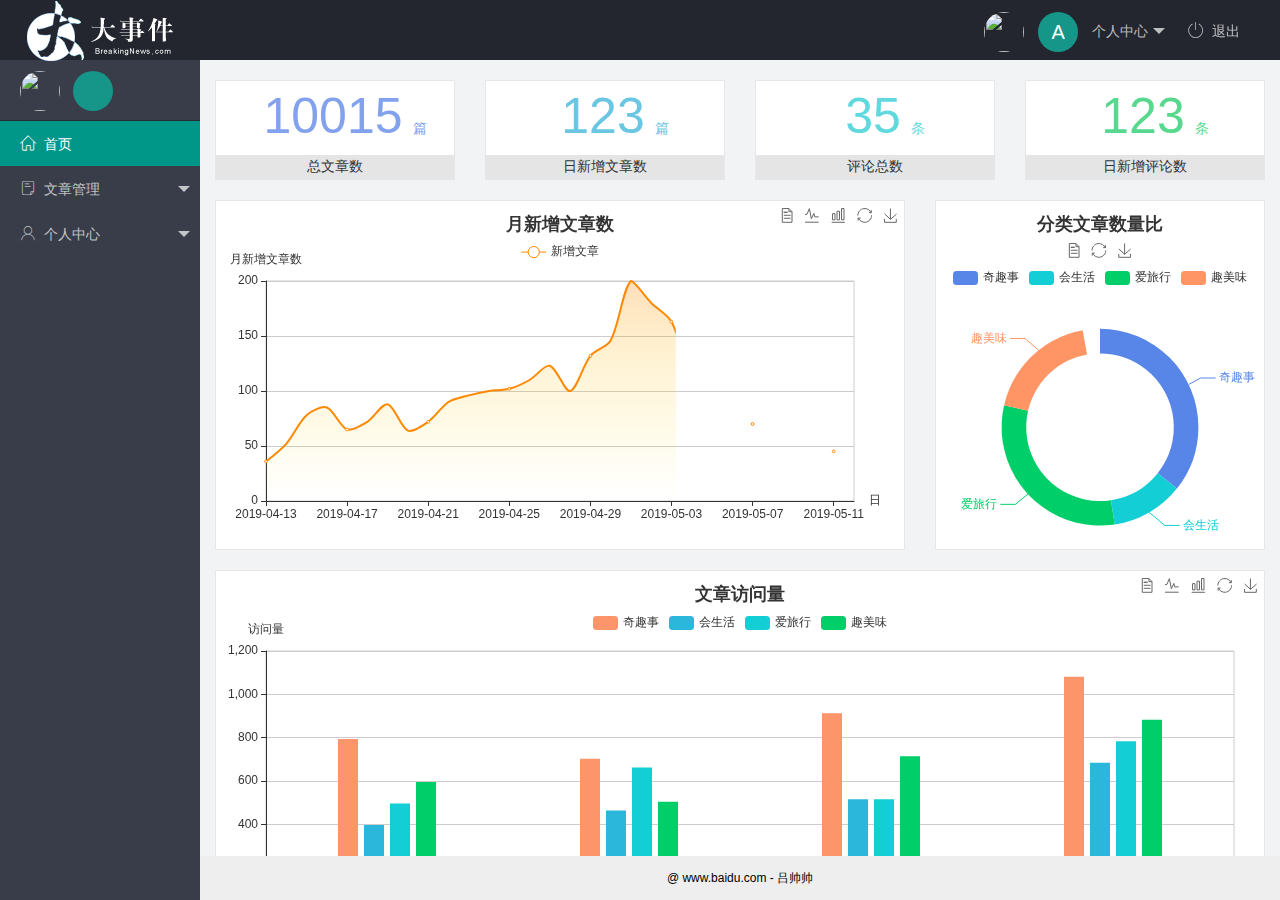
==== commit a339d53a: "user功能模块开发" ====
--- a/index.html
+++ b/index.html
@@ -27,9 +27,9 @@
                         个人中心
                     </a>
                     <dl class="layui-nav-child">
-                        <dd><a href="">基本资料</a></dd>
-                        <dd><a href="">更换头像</a></dd>
-                        <dd><a href="">重置密码</a></dd>
+                        <dd><a href="./user/user_info.html" target="fm">基本资料</a></dd>
+                        <dd><a href="./user/user_avatar.html" target="fm">更换头像</a></dd>
+                        <dd><a href="./user/user_pwd.html" target="fm">重置密码</a></dd>
                     </dl>
                 </li>
                 <li class="layui-nav-item" lay-header-event="menuRight" lay-unselect>
@@ -63,9 +63,12 @@
                     <li class="layui-nav-item">
                         <a href="javascript:;"><span class="iconfont icon-user"></span>个人中心</a>
                         <dl class="layui-nav-child">
-                            <dd><a href="javascript:;"><i class="layui-icon layui-icon-friends"></i>基本资料</a></dd>
-                            <dd><a href="javascript:;"><i class="layui-icon layui-icon-friends"></i>更换头像</a></dd>
-                            <dd><a href="javascript:;"><i class="layui-icon layui-icon-friends"></i>重置密码</a></dd>
+                            <dd><a href="./user/user_info.html" target="fm"><i
+                                        class="layui-icon layui-icon-friends"></i>基本资料</a></dd>
+                            <dd><a href="./user/user_avatar.html" target="fm"><i
+                                        class="layui-icon layui-icon-friends"></i>更换头像</a></dd>
+                            <dd><a href="./user/user_pwd.html" target="fm"><i
+                                        class="layui-icon layui-icon-friends"></i>重置密码</a></dd>
                         </dl>
                     </li>
                 </ul>
